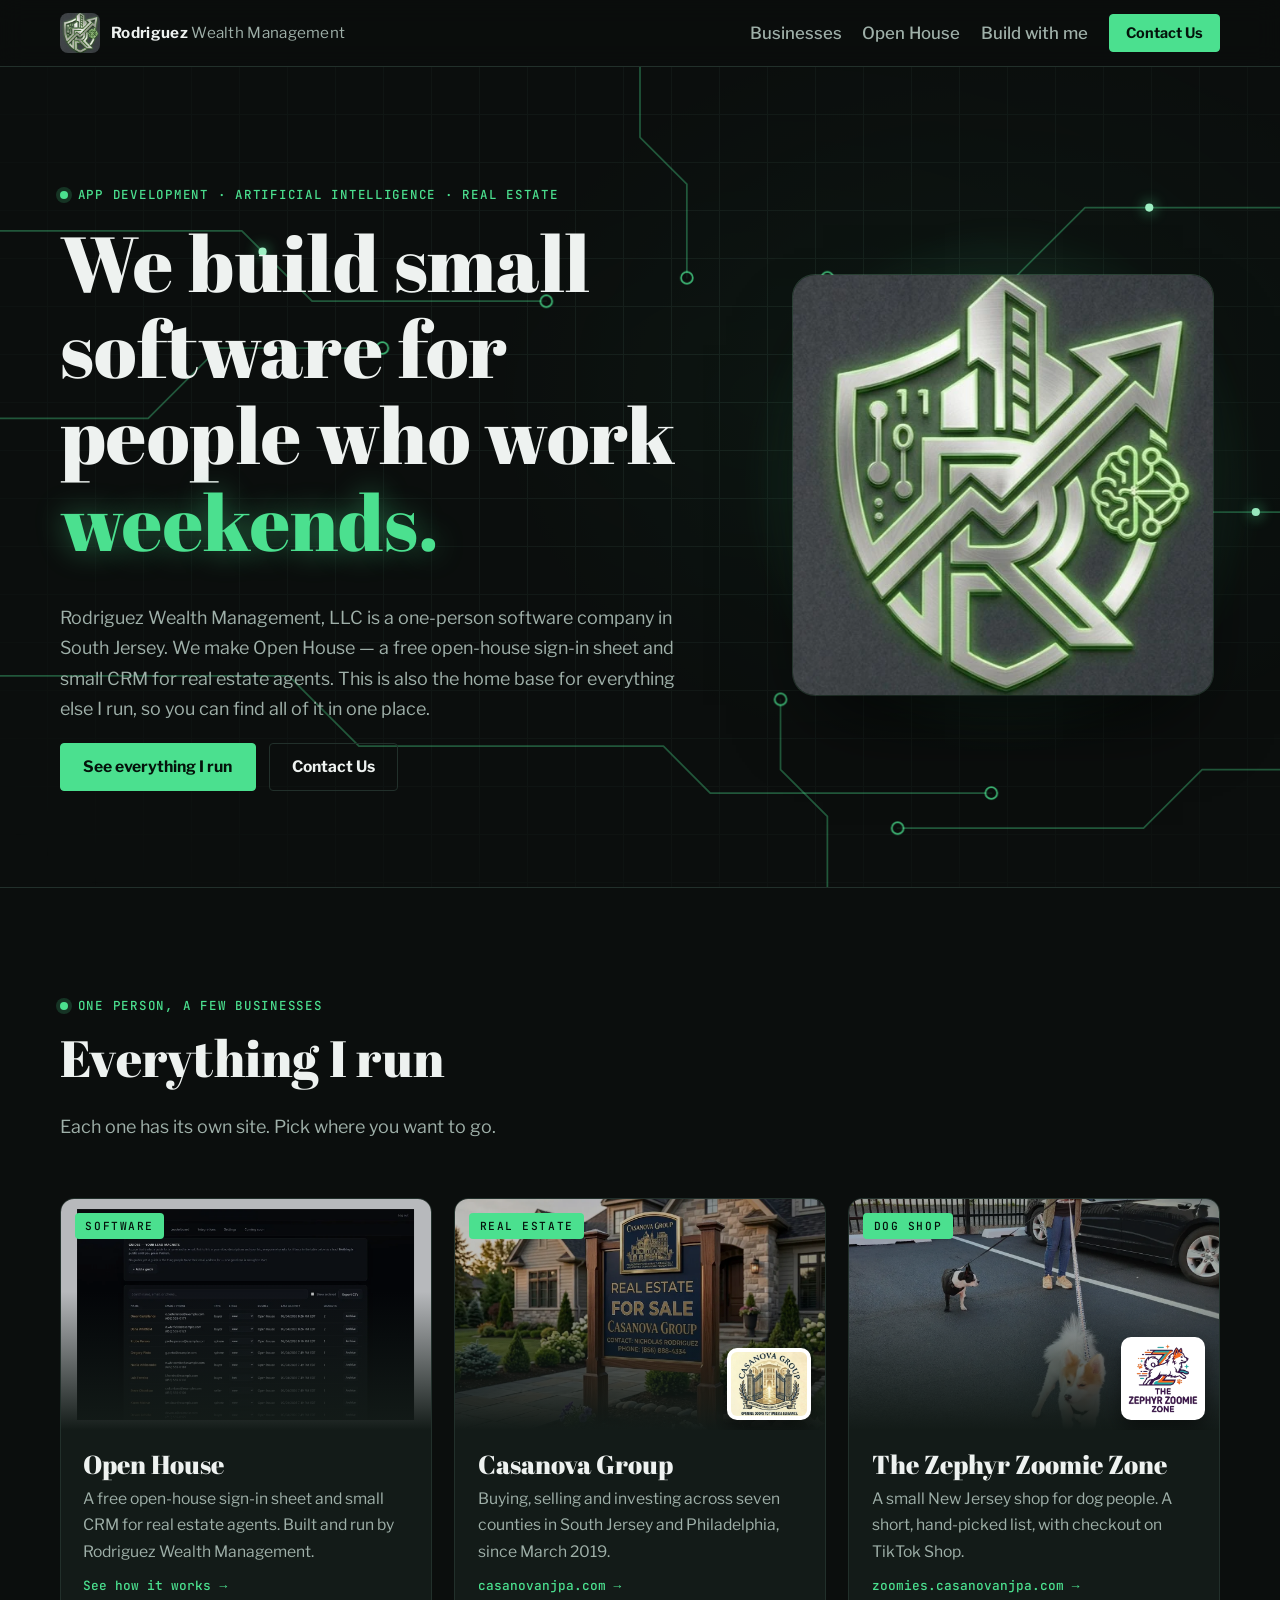
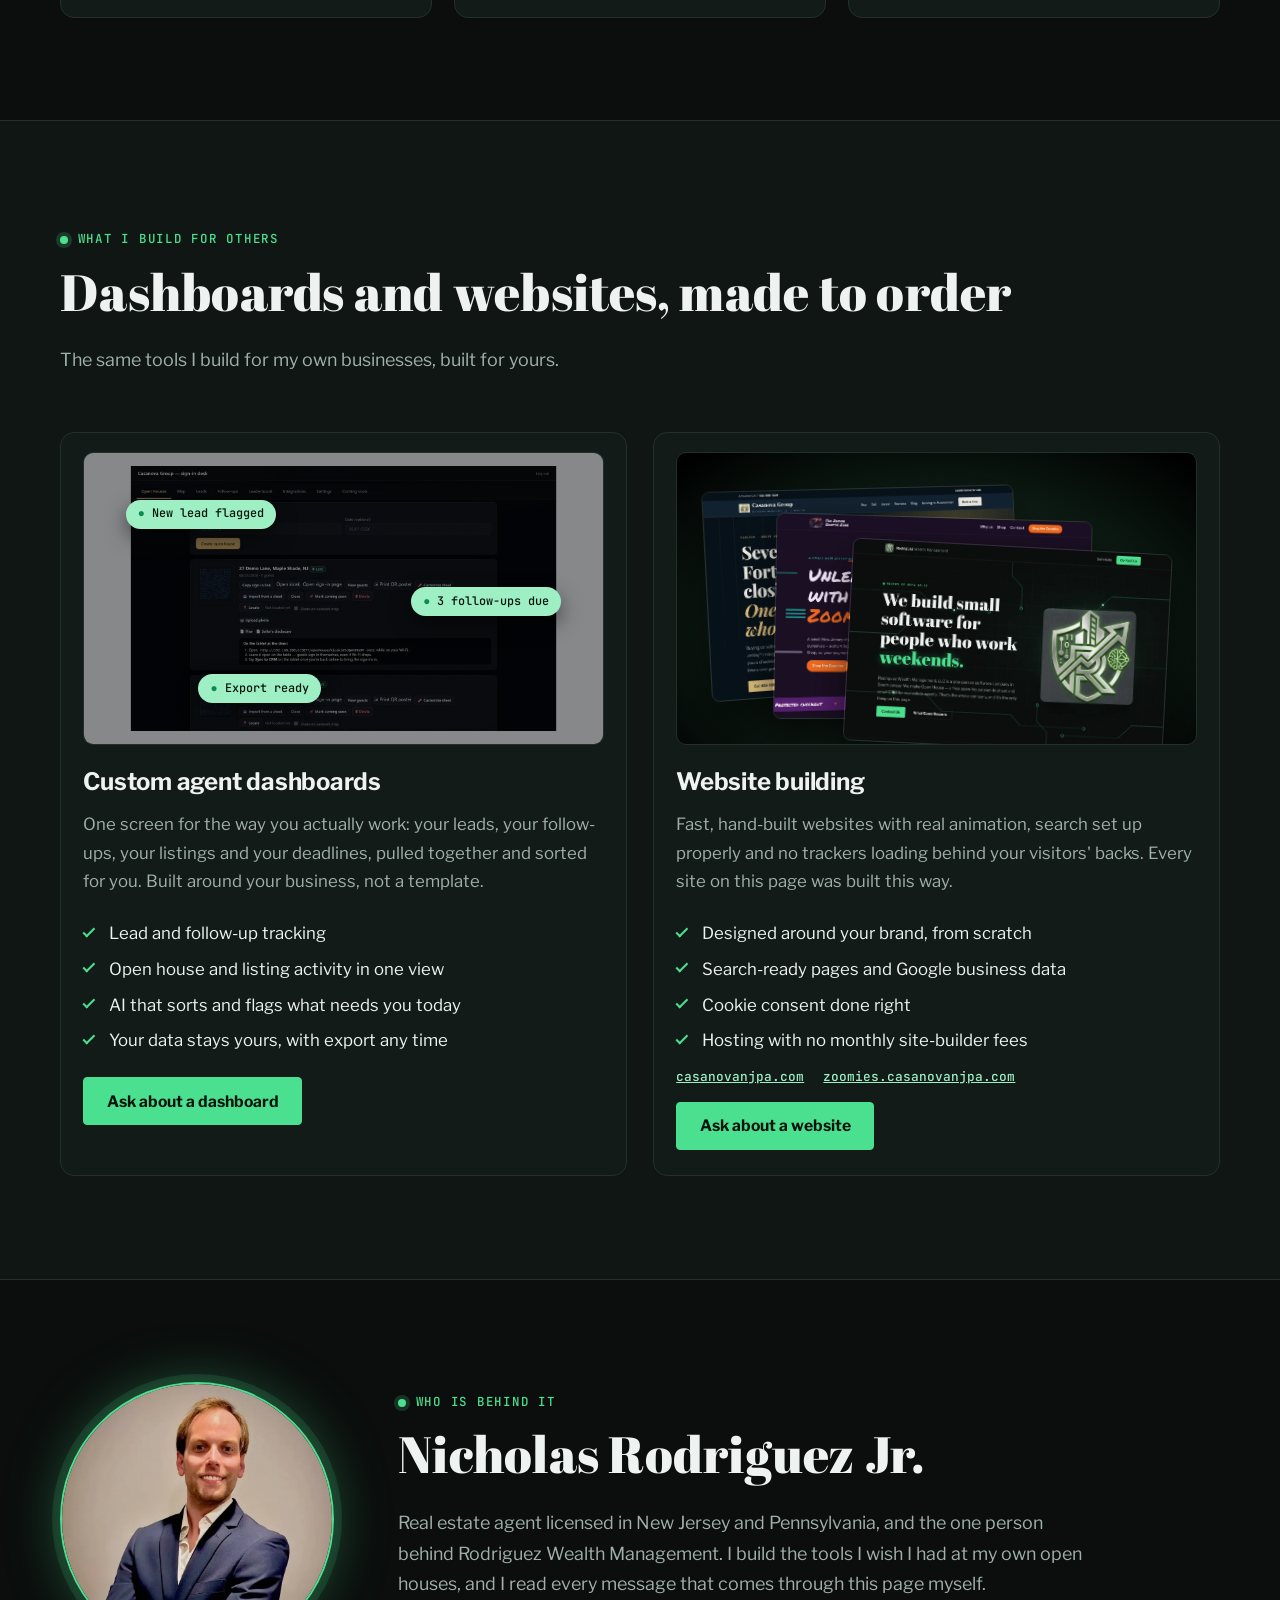
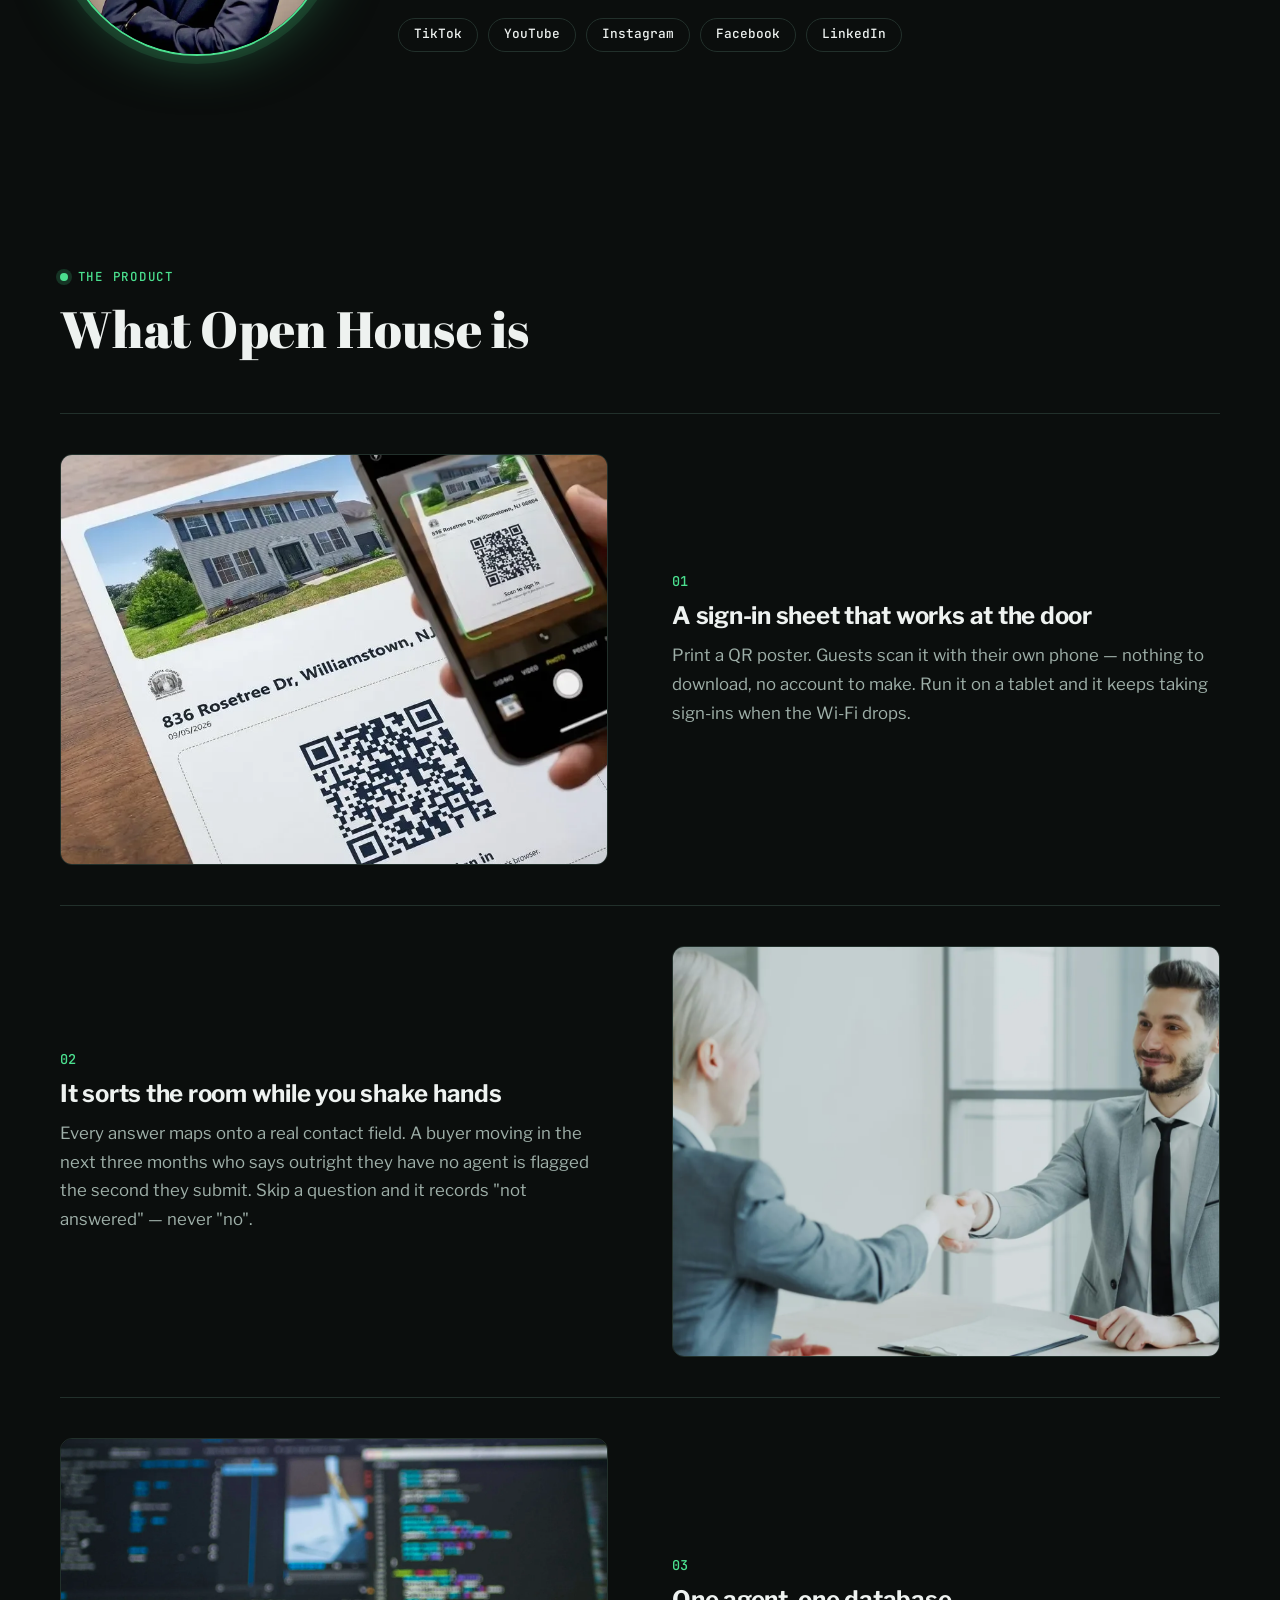
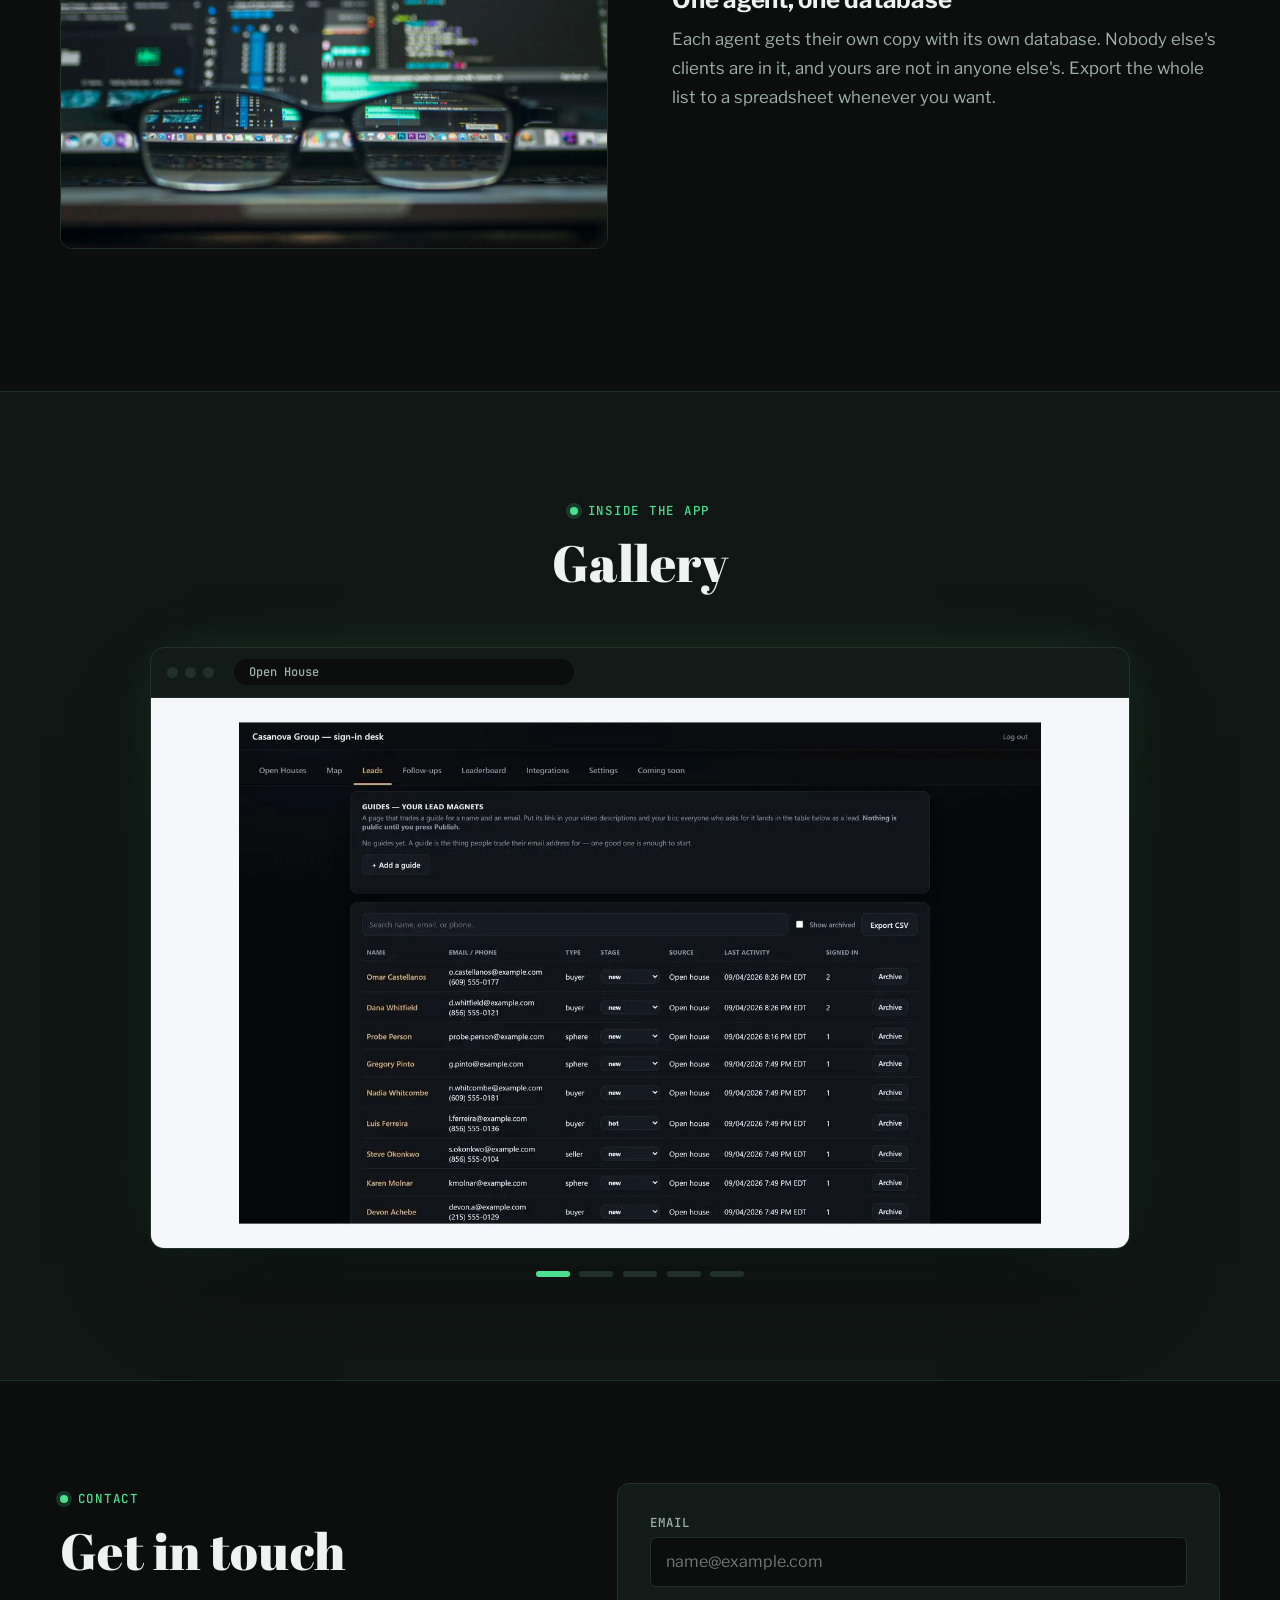
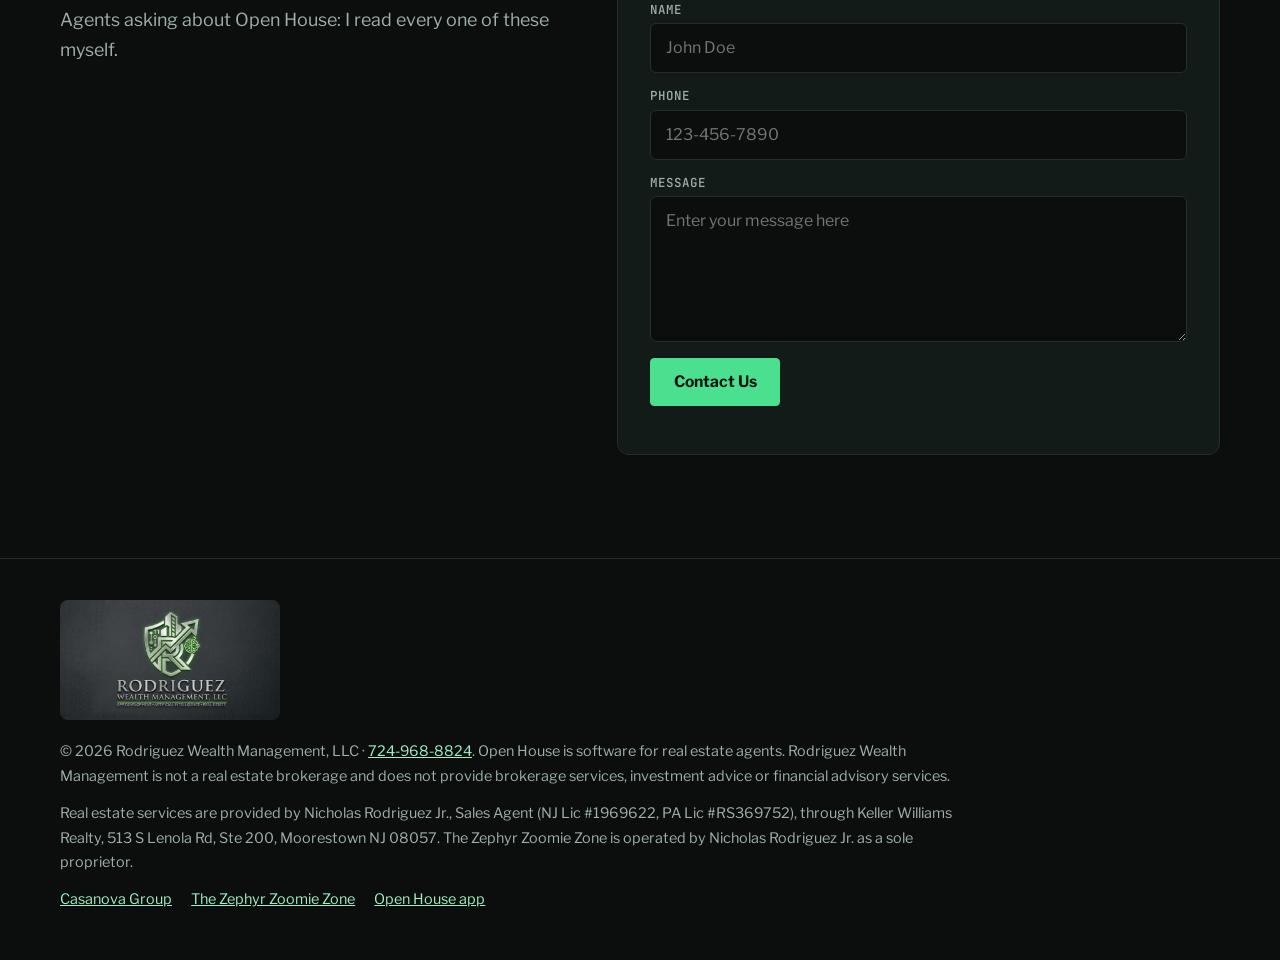
==== docs/index.html @ d171f55b "Add the rebuilt site and its build tools Pages, styles, scripts, images and self-hosted fonts, plus " ====
<!doctype html>
<html lang="en">
<head>
<meta charset="utf-8">
<meta name="viewport" content="width=device-width, initial-scale=1">
<title>Rodriguez Wealth Management — Makers of Open House, and Home Base for Nick Rodriguez's Businesses</title>
<meta name="description" content="Rodriguez Wealth Management, LLC is a one-person software company in South Jersey that makes Open House, a free open-house sign-in sheet and small CRM for real estate agents. It is also the home base for everything Nicholas Rodriguez Jr. runs: Casanova Group real estate and The Zephyr Zoomie Zone.">
<meta name="keywords" content="open house sign in, open house app, real estate agent software, sign in sheet, real estate CRM, QR sign in, New Jersey">
<meta name="robots" content="index, follow, max-image-preview:large">
<link rel="canonical" href="https://rwm.casanovanjpa.com/">
<meta property="og:type" content="website">
<meta property="og:site_name" content="Rodriguez Wealth Management">
<meta property="og:title" content="Rodriguez Wealth Management — Makers of Open House, and Home Base for Nick Rodriguez's Businesses">
<meta property="og:description" content="Rodriguez Wealth Management, LLC is a one-person software company in South Jersey that makes Open House, a free open-house sign-in sheet and small CRM for real estate agents. It is also the home base for everything Nicholas Rodriguez Jr. runs: Casanova Group real estate and The Zephyr Zoomie Zone.">
<meta property="og:url" content="https://rwm.casanovanjpa.com/">
<meta property="og:image" content="https://rwm.casanovanjpa.com/assets/img/og-share.jpg">
<meta property="og:image:width" content="1200">
<meta property="og:image:height" content="630">
<meta name="twitter:card" content="summary_large_image">
<meta name="theme-color" content="#0b0e0d">
<link rel="icon" type="image/png" href="favicon.png">
<link rel="apple-touch-icon" href="apple-touch-icon.png">
<link rel="stylesheet" href="assets/css/fonts.css">
<link rel="stylesheet" href="assets/css/site.css">
<script type="application/ld+json">[{"@context":"https://schema.org","@type":"Organization","name":"Rodriguez Wealth Management, LLC","url":"https://rwm.casanovanjpa.com/","logo":"https://rwm.casanovanjpa.com/assets/img/logo-shield.webp","telephone":"+1-724-968-8824","description":"A one-person software company in South Jersey that makes Open House, a free open-house sign-in sheet and small CRM for real estate agents.","founder":{"@type":"Person","name":"Nicholas Rodriguez Jr.","sameAs":["https://casanovanjpa.com/","https://www.tiktok.com/@realestatetours","https://www.youtube.com/@CASANOVA_TOURS","https://www.instagram.com/_realestatetours/","https://www.linkedin.com/in/rodriguezrealestate3/"]},"brand":[{"@type":"Brand","name":"Open House"},{"@type":"Brand","name":"Casanova Group","url":"https://casanovanjpa.com/"},{"@type":"Brand","name":"The Zephyr Zoomie Zone","url":"https://zoomies.casanovanjpa.com/"}],"address":{"@type":"PostalAddress","addressRegion":"NJ","addressCountry":"US"}},{"@context":"https://schema.org","@type":"SoftwareApplication","name":"Open House","applicationCategory":"BusinessApplication","operatingSystem":"Web","description":"A free open-house sign-in sheet and small CRM for real estate agents. Guests sign in by scanning a QR poster with their own phone.","offers":{"@type":"Offer","price":"0","priceCurrency":"USD"},"publisher":{"@type":"Organization","name":"Rodriguez Wealth Management, LLC"}}]</script>
</head>
<body>
<a class="skip" href="#main">Skip to content</a>
<header class="top">
  <div class="wrap top-row">
    <a class="brand" href="./" aria-label="Rodriguez Wealth Management, home"><img src="assets/img/logo-shield.webp" width="511" height="511" alt=""><span><b>Rodriguez</b> Wealth Management</span></a>
    <nav class="nav" aria-label="Main">
      <a href="./#ventures">Businesses</a>
      <a href="./#services">Open House</a>
      <a href="./#build">Build with me</a>
      <a class="btn btn-sm" href="./#contact">Contact Us</a>
    </nav>
  </div>
</header>
<main id="main">

<section class="hero">
  <svg class="circuit" viewBox="0 0 1200 700" preserveAspectRatio="xMidYMid slice" aria-hidden="true">
    <g fill="none" stroke-linecap="round" stroke-linejoin="round">
      <path pathLength="1" d="M-20 140 H260 L320 200 H520"/><path pathLength="1" d="M-20 300 H180 L240 240 H380"/>
      <path pathLength="1" d="M-20 520 H300 L360 580 H620 L660 620 H900"/><path pathLength="1" d="M1220 120 H980 L920 180 H760"/>
      <path pathLength="1" d="M1220 380 H1040 L1000 340 H860"/><path pathLength="1" d="M1220 600 H1080 L1030 650 H820"/>
      <path pathLength="1" d="M600 -20 V60 L640 100 V180"/><path pathLength="1" d="M760 720 V640 L720 600 V540"/>
    </g>
    <g class="nodes"><circle cx="520" cy="200" r="5"/><circle cx="380" cy="240" r="5"/><circle cx="900" cy="620" r="5"/><circle cx="760" cy="180" r="5"/><circle cx="860" cy="340" r="5"/><circle cx="820" cy="650" r="5"/><circle cx="640" cy="180" r="5"/><circle cx="720" cy="540" r="5"/></g>
    <g class="pulses"><circle r="3.5"><animateMotion dur="5s" repeatCount="indefinite" path="M-20 140 H260 L320 200 H520"/></circle><circle r="3.5"><animateMotion dur="6s" begin="1.2s" repeatCount="indefinite" path="M1220 380 H1040 L1000 340 H860"/></circle><circle r="3.5"><animateMotion dur="7s" begin="2.4s" repeatCount="indefinite" path="M-20 520 H300 L360 580 H620 L660 620 H900"/></circle><circle r="3.5"><animateMotion dur="5.5s" begin=".6s" repeatCount="indefinite" path="M1220 120 H980 L920 180 H760"/></circle></g>
  </svg>
  <div class="wrap hero-grid">
    <div class="hero-copy">
      <span class="kicker"><i></i>App development · Artificial intelligence · Real estate</span>
      <h1>We build small software for people who work <em>weekends.</em></h1>
      <p class="lede">Rodriguez Wealth Management, LLC is a one-person software company in South Jersey. We make Open House — a free open-house sign-in sheet and small CRM for real estate agents. This is also the home base for everything else I run, so you can find all of it in one place.</p>
      <div class="btns"><a class="btn" href="#ventures">See everything I run</a><a class="btn btn-ghost" href="#contact">Contact Us</a></div>
    </div>
    <div class="shield" aria-hidden="true">
      <div class="shield-glow"></div>
      <img src="assets/img/logo-shield.webp" width="511" height="511" alt="">
      <div class="scan"></div>
    </div>
  </div>
</section>

<section class="band ventures" id="ventures">
  <div class="wrap">
    <div class="head"><span class="kicker"><i></i>One person, a few businesses</span><h2>Everything I run</h2><p class="lede">Each one has its own site. Pick where you want to go.</p></div>
    <div class="vgrid">
      <a class="venture v-open" href="#services">
        <span class="v-tag">Software</span>
        <span class="v-art"><img src="assets/img/shot-1.webp" width="1600" height="900" alt="" loading="lazy"></span>
        <span class="v-body"><b>Open House</b><span>A free open-house sign-in sheet and small CRM for real estate agents. Built and run by Rodriguez Wealth Management.</span><em>See how it works</em></span>
      </a>
      <a class="venture v-casa" href="https://casanovanjpa.com/">
        <span class="v-tag">Real estate</span>
        <span class="v-art"><img src="assets/img/casanova-sign.webp" width="1260" height="832" alt="" loading="lazy"><img class="v-logo" src="assets/img/casanova-logo.webp" width="512" height="432" alt="" loading="lazy"></span>
        <span class="v-body"><b>Casanova Group</b><span>Buying, selling and investing across seven counties in South Jersey and Philadelphia, since March 2019.</span><em>casanovanjpa.com</em></span>
      </a>
      <a class="venture v-zoom" href="https://zoomies.casanovanjpa.com/">
        <span class="v-tag">Dog shop</span>
        <span class="v-art"><img src="assets/img/zoomies-walk.webp" width="1200" height="1600" alt="" loading="lazy"><img class="v-logo" src="assets/img/zoomies-logo.webp" width="487" height="483" alt="" loading="lazy"></span>
        <span class="v-body"><b>The Zephyr Zoomie Zone</b><span>A small New Jersey shop for dog people. A short, hand-picked list, with checkout on TikTok Shop.</span><em>zoomies.casanovanjpa.com</em></span>
      </a>
    </div>
  </div>
</section>

<section class="band build" id="build">
  <div class="wrap">
    <div class="head"><span class="kicker"><i></i>What I build for others</span><h2>Dashboards and websites, made to order</h2><p class="lede">The same tools I build for my own businesses, built for yours.</p></div>
    <div class="bgrid">
      <article class="bcard">
        <div class="b-art dash" aria-hidden="true">
          <img src="assets/img/shot-4.webp" width="1600" height="900" alt="" loading="lazy">
          <span class="chip c1">New lead flagged</span><span class="chip c2">3 follow-ups due</span><span class="chip c3">Export ready</span>
        </div>
        <h3>Custom agent dashboards</h3>
        <p>One screen for the way you actually work: your leads, your follow-ups, your listings and your deadlines, pulled together and sorted for you. Built around your business, not a template.</p>
        <ul class="ticks"><li>Lead and follow-up tracking</li><li>Open house and listing activity in one view</li><li>AI that sorts and flags what needs you today</li><li>Your data stays yours, with export any time</li></ul>
        <a class="btn" href="#contact">Ask about a dashboard</a>
      </article>
      <article class="bcard">
        <div class="b-art sites" aria-hidden="true">
          <img class="s1" src="assets/img/port-casanova.webp" width="1200" height="750" alt="" loading="lazy">
          <img class="s2" src="assets/img/port-zoomies.webp" width="1200" height="750" alt="" loading="lazy">
          <img class="s3" src="assets/img/port-rwm.webp" width="1200" height="750" alt="" loading="lazy">
        </div>
        <h3>Website building</h3>
        <p>Fast, hand-built websites with real animation, search set up properly and no trackers loading behind your visitors' backs. Every site on this page was built this way.</p>
        <ul class="ticks"><li>Designed around your brand, from scratch</li><li>Search-ready pages and Google business data</li><li>Cookie consent done right</li><li>Hosting with no monthly site-builder fees</li></ul>
        <div class="portfolio"><a href="https://casanovanjpa.com/">casanovanjpa.com</a><a href="https://zoomies.casanovanjpa.com/">zoomies.casanovanjpa.com</a></div>
        <a class="btn" href="#contact">Ask about a website</a>
      </article>
    </div>
  </div>
</section>

<section class="band founder">
  <div class="wrap founder-grid">
    <img class="founder-img" src="assets/img/nick.webp" width="800" height="800" alt="Portrait of Nicholas Rodriguez Jr." loading="lazy">
    <div>
      <span class="kicker"><i></i>Who is behind it</span>
      <h2>Nicholas Rodriguez Jr.</h2>
      <p class="lede">Real estate agent licensed in New Jersey and Pennsylvania, and the one person behind Rodriguez Wealth Management. I build the tools I wish I had at my own open houses, and I read every message that comes through this page myself.</p>
      <div class="socials" aria-label="Follow along">
        <a href="https://www.tiktok.com/@realestatetours" target="_blank" rel="noopener">TikTok</a>
        <a href="https://www.youtube.com/@CASANOVA_TOURS" target="_blank" rel="noopener">YouTube</a>
        <a href="https://www.instagram.com/_realestatetours/" target="_blank" rel="noopener">Instagram</a>
        <a href="https://www.facebook.com/CasanovaRealEstateLLC/" target="_blank" rel="noopener">Facebook</a>
        <a href="https://www.linkedin.com/in/rodriguezrealestate3/" target="_blank" rel="noopener">LinkedIn</a>
      </div>
    </div>
  </div>
</section>

<section class="band" id="services">
  <div class="wrap">
    <div class="head"><span class="kicker"><i></i>The product</span><h2>What Open House is</h2></div>
    <article class="feat">
      <div class="feat-img"><img src="assets/img/qr-poster.webp" width="864" height="1244" alt="A printed open house QR sign-in poster being scanned with a phone" loading="lazy"></div>
      <div class="feat-copy"><span class="feat-no">01</span><h3>A sign-in sheet that works at the door</h3><p>Print a QR poster. Guests scan it with their own phone — nothing to download, no account to make. Run it on a tablet and it keeps taking sign-ins when the Wi-Fi drops.</p></div>
    </article>
    <article class="feat">
      <div class="feat-img"><img src="assets/img/handshake.webp" width="1600" height="900" alt="Two professionals shaking hands across a table" loading="lazy"></div>
      <div class="feat-copy"><span class="feat-no">02</span><h3>It sorts the room while you shake hands</h3><p>Every answer maps onto a real contact field. A buyer moving in the next three months who says outright they have no agent is flagged the second they submit. Skip a question and it records "not answered" — never "no".</p></div>
    </article>
    <article class="feat">
      <div class="feat-img"><img src="assets/img/glasses.webp" width="1600" height="1199" alt="Closeup photo of eyeglasses in front of a screen" loading="lazy"></div>
      <div class="feat-copy"><span class="feat-no">03</span><h3>One agent, one database</h3><p>Each agent gets their own copy with its own database. Nobody else's clients are in it, and yours are not in anyone else's. Export the whole list to a spreadsheet whenever you want.</p></div>
    </article>
  </div>
</section>

<section class="band gallery" id="gallery" aria-labelledby="gallery-title">
  <div class="wrap">
    <div class="head center"><span class="kicker"><i></i>Inside the app</span><h2 id="gallery-title">Gallery</h2></div>
    <div class="browser">
      <div class="browser-bar" aria-hidden="true"><span></span><span></span><span></span><b class="browser-url">Open House</b></div>
      <div class="slides" id="slides">
        <img class="is-on" src="assets/img/shot-1.webp" width="1600" height="900" alt="Open House leads list in the agent dashboard">
        <img src="assets/img/shot-2.webp" width="1600" height="900" alt="Open House guest sign-in form" loading="lazy">
        <img src="assets/img/shot-3.webp" width="1600" height="900" alt="A printable QR sign-in poster for an open house" loading="lazy">
        <img src="assets/img/shot-4.webp" width="1600" height="900" alt="Open House list of open houses with sign-in links" loading="lazy">
        <img src="assets/img/shot-5.webp" width="1600" height="900" alt="Open House sign-in form on a phone" loading="lazy">
      </div>
    </div>
    <div class="dots" role="group" aria-label="Choose a screenshot">
      <button type="button" class="is-on" aria-label="Screenshot 1 of 5" aria-pressed="true"></button><button type="button" aria-label="Screenshot 2 of 5"></button><button type="button" aria-label="Screenshot 3 of 5"></button><button type="button" aria-label="Screenshot 4 of 5"></button><button type="button" aria-label="Screenshot 5 of 5"></button>
    </div>
  </div>
</section>

<section class="band" id="contact">
  <div class="wrap contact">
    <div>
      <span class="kicker"><i></i>Contact</span>
      <h2>Get in touch</h2>
      <p class="lede">Agents asking about Open House: I read every one of these myself.</p>
    </div>
    <form class="form" id="contact-form" novalidate>
      <label>Email<input type="email" name="email" placeholder="name@example.com" required autocomplete="email"></label>
      <label>Name<input type="text" name="name" placeholder="John Doe" required autocomplete="name"></label>
      <label>Phone<input type="tel" name="phone" placeholder="123-456-7890" autocomplete="tel"></label>
      <label>Message<textarea name="message" rows="5" placeholder="Enter your message here" required></textarea></label>
      <input class="hp" type="text" name="company" tabindex="-1" autocomplete="off" aria-hidden="true">
      <button class="btn" type="submit">Contact Us</button>
      <p class="form-status" id="form-status" role="status"></p>
    </form>
  </div>
</section>

</main>
<footer class="foot">
  <div class="wrap">
    <img src="assets/img/logo-wide.webp" width="1408" height="768" alt="Rodriguez Wealth Management, LLC" loading="lazy">
    <p>© 2026 Rodriguez Wealth Management, LLC · <a href="tel:+17249688824">724-968-8824</a>. Open House is software for real estate agents. Rodriguez Wealth Management is not a real estate brokerage and does not provide brokerage services, investment advice or financial advisory services.</p>
    <p>Real estate services are provided by Nicholas Rodriguez Jr., Sales Agent (NJ Lic #1969622, PA Lic #RS369752), through Keller Williams Realty, 513 S Lenola Rd, Ste 200, Moorestown NJ 08057. The Zephyr Zoomie Zone is operated by Nicholas Rodriguez Jr. as a sole proprietor.</p>
    <p class="foot-links"><a href="https://casanovanjpa.com/">Casanova Group</a><a href="https://zoomies.casanovanjpa.com/">The Zephyr Zoomie Zone</a><a href="https://app.casanovanjpa.com/">Open House app</a></p>
  </div>
</footer>
<script src="assets/js/site.js" defer></script>
</body>
</html>
---- docs/assets/css/fonts.css ----
/* Self-hosted fonts (Fontsource, SIL Open Font License). Nothing loads from Google. */
/* abril-fatface-latin-ext-400-normal */
@font-face {
  font-family: 'Abril Fatface';
  font-style: normal;
  font-display: swap;
  font-weight: 400;
  src: url(../fonts/abril-fatface-latin-ext-400-normal.woff2) format('woff2');
  unicode-range: U+0100-02BA,U+02BD-02C5,U+02C7-02CC,U+02CE-02D7,U+02DD-02FF,U+0304,U+0308,U+0329,U+1D00-1DBF,U+1E00-1E9F,U+1EF2-1EFF,U+2020,U+20A0-20AB,U+20AD-20C0,U+2113,U+2C60-2C7F,U+A720-A7FF;
}
/* abril-fatface-latin-400-normal */
@font-face {
  font-family: 'Abril Fatface';
  font-style: normal;
  font-display: swap;
  font-weight: 400;
  src: url(../fonts/abril-fatface-latin-400-normal.woff2) format('woff2');
  unicode-range: U+0000-00FF,U+0131,U+0152-0153,U+02BB-02BC,U+02C6,U+02DA,U+02DC,U+0304,U+0308,U+0329,U+2000-206F,U+20AC,U+2122,U+2191,U+2193,U+2212,U+2215,U+FEFF,U+FFFD;
}
/* libre-franklin-latin-ext-400-normal */
@font-face {
  font-family: 'Libre Franklin';
  font-style: normal;
  font-display: swap;
  font-weight: 400;
  src: url(../fonts/libre-franklin-latin-ext-400-normal.woff2) format('woff2');
  unicode-range: U+0100-02BA,U+02BD-02C5,U+02C7-02CC,U+02CE-02D7,U+02DD-02FF,U+0304,U+0308,U+0329,U+1D00-1DBF,U+1E00-1E9F,U+1EF2-1EFF,U+2020,U+20A0-20AB,U+20AD-20C0,U+2113,U+2C60-2C7F,U+A720-A7FF;
}
/* libre-franklin-latin-400-normal */
@font-face {
  font-family: 'Libre Franklin';
  font-style: normal;
  font-display: swap;
  font-weight: 400;
  src: url(../fonts/libre-franklin-latin-400-normal.woff2) format('woff2');
  unicode-range: U+0000-00FF,U+0131,U+0152-0153,U+02BB-02BC,U+02C6,U+02DA,U+02DC,U+0304,U+0308,U+0329,U+2000-206F,U+20AC,U+2122,U+2191,U+2193,U+2212,U+2215,U+FEFF,U+FFFD;
}
/* libre-franklin-latin-ext-400-italic */
@font-face {
  font-family: 'Libre Franklin';
  font-style: italic;
  font-display: swap;
  font-weight: 400;
  src: url(../fonts/libre-franklin-latin-ext-400-italic.woff2) format('woff2');
  unicode-range: U+0100-02BA,U+02BD-02C5,U+02C7-02CC,U+02CE-02D7,U+02DD-02FF,U+0304,U+0308,U+0329,U+1D00-1DBF,U+1E00-1E9F,U+1EF2-1EFF,U+2020,U+20A0-20AB,U+20AD-20C0,U+2113,U+2C60-2C7F,U+A720-A7FF;
}
/* libre-franklin-latin-400-italic */
@font-face {
  font-family: 'Libre Franklin';
  font-style: italic;
  font-display: swap;
  font-weight: 400;
  src: url(../fonts/libre-franklin-latin-400-italic.woff2) format('woff2');
  unicode-range: U+0000-00FF,U+0131,U+0152-0153,U+02BB-02BC,U+02C6,U+02DA,U+02DC,U+0304,U+0308,U+0329,U+2000-206F,U+20AC,U+2122,U+2191,U+2193,U+2212,U+2215,U+FEFF,U+FFFD;
}
/* libre-franklin-latin-ext-500-normal */
@font-face {
  font-family: 'Libre Franklin';
  font-style: normal;
  font-display: swap;
  font-weight: 500;
  src: url(../fonts/libre-franklin-latin-ext-500-normal.woff2) format('woff2');
  unicode-range: U+0100-02BA,U+02BD-02C5,U+02C7-02CC,U+02CE-02D7,U+02DD-02FF,U+0304,U+0308,U+0329,U+1D00-1DBF,U+1E00-1E9F,U+1EF2-1EFF,U+2020,U+20A0-20AB,U+20AD-20C0,U+2113,U+2C60-2C7F,U+A720-A7FF;
}
/* libre-franklin-latin-500-normal */
@font-face {
  font-family: 'Libre Franklin';
  font-style: normal;
  font-display: swap;
  font-weight: 500;
  src: url(../fonts/libre-franklin-latin-500-normal.woff2) format('woff2');
  unicode-range: U+0000-00FF,U+0131,U+0152-0153,U+02BB-02BC,U+02C6,U+02DA,U+02DC,U+0304,U+0308,U+0329,U+2000-206F,U+20AC,U+2122,U+2191,U+2193,U+2212,U+2215,U+FEFF,U+FFFD;
}
/* libre-franklin-latin-ext-500-italic */
@font-face {
  font-family: 'Libre Franklin';
  font-style: italic;
  font-display: swap;
  font-weight: 500;
  src: url(../fonts/libre-franklin-latin-ext-500-italic.woff2) format('woff2');
  unicode-range: U+0100-02BA,U+02BD-02C5,U+02C7-02CC,U+02CE-02D7,U+02DD-02FF,U+0304,U+0308,U+0329,U+1D00-1DBF,U+1E00-1E9F,U+1EF2-1EFF,U+2020,U+20A0-20AB,U+20AD-20C0,U+2113,U+2C60-2C7F,U+A720-A7FF;
}
/* libre-franklin-latin-500-italic */
@font-face {
  font-family: 'Libre Franklin';
  font-style: italic;
  font-display: swap;
  font-weight: 500;
  src: url(../fonts/libre-franklin-latin-500-italic.woff2) format('woff2');
  unicode-range: U+0000-00FF,U+0131,U+0152-0153,U+02BB-02BC,U+02C6,U+02DA,U+02DC,U+0304,U+0308,U+0329,U+2000-206F,U+20AC,U+2122,U+2191,U+2193,U+2212,U+2215,U+FEFF,U+FFFD;
}
/* libre-franklin-latin-ext-700-normal */
@font-face {
  font-family: 'Libre Franklin';
  font-style: normal;
  font-display: swap;
  font-weight: 700;
  src: url(../fonts/libre-franklin-latin-ext-700-normal.woff2) format('woff2');
  unicode-range: U+0100-02BA,U+02BD-02C5,U+02C7-02CC,U+02CE-02D7,U+02DD-02FF,U+0304,U+0308,U+0329,U+1D00-1DBF,U+1E00-1E9F,U+1EF2-1EFF,U+2020,U+20A0-20AB,U+20AD-20C0,U+2113,U+2C60-2C7F,U+A720-A7FF;
}
/* libre-franklin-latin-700-normal */
@font-face {
  font-family: 'Libre Franklin';
  font-style: normal;
  font-display: swap;
  font-weight: 700;
  src: url(../fonts/libre-franklin-latin-700-normal.woff2) format('woff2');
  unicode-range: U+0000-00FF,U+0131,U+0152-0153,U+02BB-02BC,U+02C6,U+02DA,U+02DC,U+0304,U+0308,U+0329,U+2000-206F,U+20AC,U+2122,U+2191,U+2193,U+2212,U+2215,U+FEFF,U+FFFD;
}
/* libre-franklin-latin-ext-700-italic */
@font-face {
  font-family: 'Libre Franklin';
  font-style: italic;
  font-display: swap;
  font-weight: 700;
  src: url(../fonts/libre-franklin-latin-ext-700-italic.woff2) format('woff2');
  unicode-range: U+0100-02BA,U+02BD-02C5,U+02C7-02CC,U+02CE-02D7,U+02DD-02FF,U+0304,U+0308,U+0329,U+1D00-1DBF,U+1E00-1E9F,U+1EF2-1EFF,U+2020,U+20A0-20AB,U+20AD-20C0,U+2113,U+2C60-2C7F,U+A720-A7FF;
}
/* libre-franklin-latin-700-italic */
@font-face {
  font-family: 'Libre Franklin';
  font-style: italic;
  font-display: swap;
  font-weight: 700;
  src: url(../fonts/libre-franklin-latin-700-italic.woff2) format('woff2');
  unicode-range: U+0000-00FF,U+0131,U+0152-0153,U+02BB-02BC,U+02C6,U+02DA,U+02DC,U+0304,U+0308,U+0329,U+2000-206F,U+20AC,U+2122,U+2191,U+2193,U+2212,U+2215,U+FEFF,U+FFFD;
}
/* jetbrains-mono-latin-ext-400-normal */
@font-face {
  font-family: 'JetBrains Mono';
  font-style: normal;
  font-display: swap;
  font-weight: 400;
  src: url(../fonts/jetbrains-mono-latin-ext-400-normal.woff2) format('woff2');
  unicode-range: U+0100-02BA,U+02BD-02C5,U+02C7-02CC,U+02CE-02D7,U+02DD-02FF,U+0304,U+0308,U+0329,U+1D00-1DBF,U+1E00-1E9F,U+1EF2-1EFF,U+2020,U+20A0-20AB,U+20AD-20C0,U+2113,U+2C60-2C7F,U+A720-A7FF;
}
/* jetbrains-mono-latin-400-normal */
@font-face {
  font-family: 'JetBrains Mono';
  font-style: normal;
  font-display: swap;
  font-weight: 400;
  src: url(../fonts/jetbrains-mono-latin-400-normal.woff2) format('woff2');
  unicode-range: U+0000-00FF,U+0131,U+0152-0153,U+02BB-02BC,U+02C6,U+02DA,U+02DC,U+0304,U+0308,U+0329,U+2000-206F,U+20AC,U+2122,U+2191,U+2193,U+2212,U+2215,U+FEFF,U+FFFD;
}
/* jetbrains-mono-latin-ext-500-normal */
@font-face {
  font-family: 'JetBrains Mono';
  font-style: normal;
  font-display: swap;
  font-weight: 500;
  src: url(../fonts/jetbrains-mono-latin-ext-500-normal.woff2) format('woff2');
  unicode-range: U+0100-02BA,U+02BD-02C5,U+02C7-02CC,U+02CE-02D7,U+02DD-02FF,U+0304,U+0308,U+0329,U+1D00-1DBF,U+1E00-1E9F,U+1EF2-1EFF,U+2020,U+20A0-20AB,U+20AD-20C0,U+2113,U+2C60-2C7F,U+A720-A7FF;
}
/* jetbrains-mono-latin-500-normal */
@font-face {
  font-family: 'JetBrains Mono';
  font-style: normal;
  font-display: swap;
  font-weight: 500;
  src: url(../fonts/jetbrains-mono-latin-500-normal.woff2) format('woff2');
  unicode-range: U+0000-00FF,U+0131,U+0152-0153,U+02BB-02BC,U+02C6,U+02DA,U+02DC,U+0304,U+0308,U+0329,U+2000-206F,U+20AC,U+2122,U+2191,U+2193,U+2212,U+2215,U+FEFF,U+FFFD;
}
---- docs/assets/css/site.css ----
/* Rodriguez Wealth Management. Brushed silver and circuit green, from the logo. */
:root {
  --bg: #0b0e0d; --bg-2: #101614; --panel: #131b18; --line: #22302b; --ink: #eef2f0; --mute: #9fb0a9;
  --green: #4be08f; --green-soft: #9ef0c4; --silver: #cfd6d3;
  --display: "Abril Fatface", Georgia, serif; --body: "Libre Franklin", system-ui, -apple-system, "Segoe UI", Arial, sans-serif; --mono: "JetBrains Mono", ui-monospace, Menlo, monospace;
}
:root[data-theme="light"] { --bg: #f4f6f5; --bg-2: #eaeeec; --panel: #ffffff; --line: #d5ddd9; --ink: #0d1411; --mute: #4f5f58; --green: #0d8a4f; --green-soft: #0f6e42; --silver: #3c4743; }
*, *::before, *::after { box-sizing: border-box; }
html { scroll-behavior: smooth; -webkit-text-size-adjust: 100%; }
html, body { overflow-x: clip; }
body { margin: 0; background: var(--bg); color: var(--ink); font: 400 1.05rem/1.7 var(--body); }
img { max-width: 100%; height: auto; display: block; }
a { color: var(--green-soft); }
h1, h2, h3 { margin: 0 0 .5em; line-height: 1.1; color: var(--ink); }
h1, h2 { font-family: var(--display); font-weight: 400; letter-spacing: .005em; }
h1 { font-size: clamp(2.6rem, 6.4vw, 4.9rem); }
h2 { font-size: clamp(2rem, 4.4vw, 3.2rem); }
h3 { font-size: 1.5rem; font-weight: 700; letter-spacing: -.01em; }
p { margin: 0 0 1em; }
.wrap { width: min(1160px, 100% - 32px); margin-inline: auto; }
.center { text-align: center; }
.skip { position: absolute; left: -999px; top: 8px; background: var(--green); color: #04130b; padding: .5rem 1rem; z-index: 50; }
.skip:focus { left: 8px; }
:focus-visible { outline: 2px solid var(--green); outline-offset: 3px; }
.kicker { display: inline-flex; align-items: center; gap: .6rem; font: 500 .78rem/1 var(--mono); letter-spacing: .14em; text-transform: uppercase; color: var(--green); margin-bottom: 1.1rem; }
.kicker i { width: 8px; height: 8px; border-radius: 50%; background: var(--green); box-shadow: 0 0 0 4px rgb(75 224 143 / .18); animation: blink 2.4s ease-in-out infinite; }
@keyframes blink { 50% { box-shadow: 0 0 0 8px rgb(75 224 143 / 0); } }
.btn { display: inline-flex; align-items: center; justify-content: center; font: 700 .98rem/1 var(--body); color: #04130b; background: var(--green); border: 1px solid var(--green); border-radius: 4px; padding: .95rem 1.4rem; text-decoration: none; cursor: pointer; transition: box-shadow .25s ease, transform .2s ease; }
.btn:hover { box-shadow: 0 0 0 4px rgb(75 224 143 / .2), 0 0 30px rgb(75 224 143 / .35); transform: translateY(-1px); color: #04130b; }
.btn-ghost { background: transparent; color: var(--ink); border-color: var(--line); }
.btn-ghost:hover { color: var(--ink); border-color: var(--green); }
.btn-sm { padding: .65rem 1rem; font-size: .9rem; }
.btns { display: flex; flex-wrap: wrap; gap: .8rem; }

.top { position: sticky; top: 0; z-index: 20; background: color-mix(in srgb, var(--bg) 85%, transparent); backdrop-filter: blur(12px); border-bottom: 1px solid var(--line); }
.top-row { display: flex; align-items: center; justify-content: space-between; min-height: 66px; gap: 1rem; }
.brand { display: flex; align-items: center; gap: .7rem; text-decoration: none; color: var(--ink); }
.brand img { width: 40px; border-radius: 8px; }
.brand span { font-size: .95rem; letter-spacing: .02em; color: var(--mute); }
.brand b { color: var(--ink); font-weight: 700; }
.nav { display: flex; align-items: center; gap: 1.3rem; }
.nav a:not(.btn) { color: var(--mute); text-decoration: none; font-weight: 500; }
.nav a:not(.btn):hover { color: var(--green); }
@media (max-width: 560px) { .brand span { display: none; } }

.hero { position: relative; overflow: hidden; padding: clamp(3rem, 9vw, 7rem) 0 clamp(3.5rem, 8vw, 6rem); border-bottom: 1px solid var(--line); }
.hero::before { content: ""; position: absolute; inset: 0; background: radial-gradient(60% 70% at 78% 40%, rgb(75 224 143 / .12), transparent 70%), linear-gradient(transparent 0 calc(100% - 1px), var(--line) 0) 0 0 / 100% 48px, linear-gradient(90deg, transparent 0 calc(100% - 1px), var(--line) 0) 0 0 / 48px 100%; opacity: .55; -webkit-mask-image: radial-gradient(80% 80% at 60% 40%, #000, transparent); mask-image: radial-gradient(80% 80% at 60% 40%, #000, transparent); }
.circuit { position: absolute; inset: 0; width: 100%; height: 100%; }
.circuit path { stroke: var(--green); stroke-width: 1.5; opacity: .35; stroke-dasharray: 1; stroke-dashoffset: 1; animation: trace 2.6s cubic-bezier(.6, 0, .2, 1) forwards; }
.circuit path:nth-child(2n) { animation-delay: .4s; } .circuit path:nth-child(3n) { animation-delay: .8s; }
.circuit .nodes circle { fill: var(--bg); stroke: var(--green); stroke-width: 1.5; opacity: 0; animation: fade 1s ease 2.2s forwards; }
.circuit .pulses circle { fill: var(--green-soft); filter: drop-shadow(0 0 6px var(--green)); }
@keyframes trace { to { stroke-dashoffset: 0; } }
@keyframes fade { to { opacity: .8; } }
.hero-grid { position: relative; display: grid; grid-template-columns: minmax(0, 1.2fr) minmax(0, .8fr); gap: clamp(2rem, 6vw, 5rem); align-items: center; }
@media (max-width: 860px) { .hero-grid { grid-template-columns: 1fr; } .shield { max-width: 300px; } }
.hero h1 em { font-style: normal; color: var(--green); text-shadow: 0 0 30px rgb(75 224 143 / .45); }
.lede { color: var(--mute); font-size: 1.12rem; max-width: 58ch; }
.shield { position: relative; justify-self: center; width: 100%; max-width: 420px; aspect-ratio: 1; animation: float 7s ease-in-out infinite; }
.shield img { position: relative; border-radius: 22px; box-shadow: 0 40px 80px -30px rgb(0 0 0 / .8), 0 0 0 1px rgb(158 240 196 / .2); }
.shield-glow { position: absolute; inset: -12%; border-radius: 50%; background: radial-gradient(closest-side, rgb(75 224 143 / .35), transparent); filter: blur(10px); animation: glow 4s ease-in-out infinite; }
.scan { position: absolute; inset: 0; border-radius: 22px; overflow: hidden; pointer-events: none; }
.scan::after { content: ""; position: absolute; left: 0; right: 0; height: 30%; top: -30%; background: linear-gradient(180deg, transparent, rgb(158 240 196 / .22), transparent); animation: scan 4.5s ease-in-out infinite; }
@keyframes float { 50% { transform: translateY(-14px) rotate(-1deg); } }
@keyframes glow { 50% { opacity: .55; transform: scale(.94); } }
@keyframes scan { 0% { top: -30%; } 60%, 100% { top: 110%; } }

.band { padding: clamp(3.5rem, 8vw, 6.5rem) 0; }
.head { margin-bottom: clamp(2rem, 5vw, 3.5rem); }
.feat { display: grid; grid-template-columns: minmax(0, 1fr) minmax(0, 1fr); gap: clamp(1.5rem, 5vw, 4rem); align-items: center; padding: clamp(1.5rem, 4vw, 2.5rem) 0; border-top: 1px solid var(--line); }
.feat:nth-of-type(even) .feat-img { order: 2; }
@media (max-width: 820px) { .feat { grid-template-columns: 1fr; } .feat:nth-of-type(even) .feat-img { order: 0; } }
.feat-img { position: relative; border-radius: 12px; overflow: hidden; aspect-ratio: 4 / 3; background: var(--panel); border: 1px solid var(--line); }
.feat-img img { width: 100%; height: 100%; object-fit: cover; transition: transform .8s cubic-bezier(.2, .7, .2, 1); }
.feat:hover .feat-img img { transform: scale(1.05); }
.feat-no { display: block; font: 500 .85rem/1 var(--mono); color: var(--green); margin-bottom: .9rem; }
.feat-copy p { color: var(--mute); max-width: 52ch; }

.gallery { background: var(--bg-2); border-block: 1px solid var(--line); }
.browser { max-width: 980px; margin: 0 auto; border-radius: 14px; overflow: hidden; border: 1px solid var(--line); background: var(--panel); box-shadow: 0 50px 100px -40px rgb(0 0 0 / .7), 0 0 60px -20px rgb(75 224 143 / .25); }
.browser-bar { display: flex; align-items: center; gap: .45rem; padding: .7rem 1rem; border-bottom: 1px solid var(--line); }
.browser-bar span { width: 11px; height: 11px; border-radius: 50%; background: var(--line); }
.browser-url { margin-left: .8rem; flex: 1; max-width: 340px; font: 500 .75rem/1 var(--mono); color: var(--mute); background: var(--bg); border-radius: 999px; padding: .45rem .9rem; }
.slides { position: relative; aspect-ratio: 16 / 9; }
.slides img { position: absolute; inset: 0; width: 100%; height: 100%; object-fit: cover; opacity: 0; transform: scale(1.03); transition: opacity .8s ease, transform 1.2s ease; }
.slides img.is-on { opacity: 1; transform: none; }
.dots { display: flex; justify-content: center; gap: .6rem; margin-top: 1.4rem; }
.dots button { width: 34px; height: 6px; border-radius: 999px; border: 0; padding: 0; background: var(--line); cursor: pointer; position: relative; overflow: hidden; }
.dots button.is-on::after { content: ""; position: absolute; inset: 0; background: var(--green); transform-origin: left; animation: fill 5s linear forwards; }
.dots.paused button.is-on::after { animation: none; transform: none; }
@keyframes fill { from { transform: scaleX(0); } }

.contact { display: grid; grid-template-columns: minmax(0, .9fr) minmax(0, 1.1fr); gap: clamp(2rem, 5vw, 4rem); align-items: start; }
@media (max-width: 860px) { .contact { grid-template-columns: 1fr; } }
.form { display: grid; gap: 1rem; background: var(--panel); border: 1px solid var(--line); border-radius: 12px; padding: clamp(1.2rem, 3vw, 2rem); }
.form label { display: grid; gap: .35rem; font: 500 .78rem/1.2 var(--mono); letter-spacing: .08em; text-transform: uppercase; color: var(--mute); }
.form input, .form textarea { font: 400 1rem/1.5 var(--body); letter-spacing: 0; text-transform: none; color: var(--ink); background: var(--bg); border: 1px solid var(--line); border-radius: 6px; padding: .75rem .9rem; width: 100%; }
.form input:focus, .form textarea:focus { outline: none; border-color: var(--green); box-shadow: 0 0 0 3px rgb(75 224 143 / .18); }
.form .btn { justify-self: start; }
.hp { position: absolute; left: -9999px; width: 1px; height: 1px; }
.form-status { margin: 0; color: var(--mute); font-size: .95rem; }
.form-status.ok { color: var(--green); }

.foot { border-top: 1px solid var(--line); padding: 2.6rem 0 3rem; }
.foot img { width: 220px; border-radius: 8px; margin-bottom: 1.2rem; }
.foot p { color: var(--mute); font-size: .9rem; max-width: 90ch; margin: 0; }

/* Reveal on scroll (site.js adds .js-reveal) */
.js-reveal .feat, .js-reveal .browser { opacity: 0; transform: translateY(26px); transition: opacity .8s ease, transform .8s cubic-bezier(.2, .7, .2, 1); }
.js-reveal .feat.seen, .js-reveal .browser.seen { opacity: 1; transform: none; }

@media (prefers-reduced-motion: reduce) {
  *, *::before, *::after { animation: none !important; transition: none !important; }
  .circuit path { stroke-dashoffset: 0; } .circuit .nodes circle { opacity: .8; } .circuit .pulses { display: none; }
}

/* ---- Hub: businesses, build-for-you, founder -------------------------------- */
.vgrid { display: grid; grid-template-columns: repeat(3, minmax(0, 1fr)); gap: 1.4rem; }
@media (max-width: 900px) { .vgrid { grid-template-columns: 1fr; } }
.venture { position: relative; display: grid; text-decoration: none; color: var(--ink); background: var(--panel); border: 1px solid var(--line); border-radius: 14px; overflow: hidden; transition: transform .45s cubic-bezier(.2, .7, .2, 1), border-color .3s ease, box-shadow .45s ease; }
.venture:hover { transform: translateY(-8px); border-color: rgb(75 224 143 / .6); box-shadow: 0 30px 60px -30px rgb(0 0 0 / .8), 0 0 40px -12px rgb(75 224 143 / .45); color: var(--ink); }
.v-tag { position: absolute; z-index: 3; top: 14px; left: 14px; font: 500 .7rem/1 var(--mono); letter-spacing: .14em; text-transform: uppercase; color: #04130b; background: var(--green); padding: .45rem .65rem; border-radius: 4px; }
.v-art { position: relative; display: block; aspect-ratio: 16 / 10; overflow: hidden; background: #000; }
.v-art > img:first-child { width: 100%; height: 100%; object-fit: cover; opacity: .75; transition: transform 1s cubic-bezier(.2, .7, .2, 1), opacity .4s ease; }
.venture:hover .v-art > img:first-child { transform: scale(1.07); opacity: .9; }
.v-art::after { content: ""; position: absolute; inset: 0; background: linear-gradient(180deg, transparent 40%, var(--panel)); }
.v-logo { position: absolute; z-index: 2; right: 14px; bottom: 10px; width: 84px; height: auto; border-radius: 10px; background: #fff; padding: 4px; box-shadow: 0 10px 20px rgb(0 0 0 / .45); transition: transform .5s cubic-bezier(.3, 1.6, .5, 1); }
.venture:hover .v-logo { transform: rotate(-6deg) scale(1.08); }
.v-body { display: grid; gap: .5rem; padding: 1.2rem 1.4rem 1.5rem; }
.v-body b { font-family: var(--display); font-weight: 400; font-size: 1.6rem; line-height: 1.1; }
.v-body span { color: var(--mute); font-size: .98rem; }
.v-body em { font: 500 .8rem/1 var(--mono); font-style: normal; color: var(--green); margin-top: .4rem; }
.v-body em::after { content: " →"; transition: margin .3s ease; }
.venture:hover .v-body em::after { margin-left: .4rem; }

.build { background: var(--bg-2); border-block: 1px solid var(--line); }
.bgrid { display: grid; grid-template-columns: repeat(2, minmax(0, 1fr)); gap: 1.6rem; }
@media (max-width: 900px) { .bgrid { grid-template-columns: 1fr; } }
.bcard { display: grid; align-content: start; gap: .2rem; background: var(--panel); border: 1px solid var(--line); border-radius: 14px; padding: 1.2rem 1.4rem 1.6rem; }
.bcard p { color: var(--mute); }
.bcard .btn { justify-self: start; margin-top: .6rem; }
.b-art { position: relative; aspect-ratio: 16 / 9; border-radius: 10px; overflow: hidden; margin-bottom: 1.3rem; background: #000; border: 1px solid var(--line); }
.dash img { width: 100%; height: 100%; object-fit: cover; opacity: .55; }
.chip { position: absolute; font: 500 .74rem/1 var(--mono); color: #04130b; background: var(--green-soft); padding: .55rem .75rem; border-radius: 999px; box-shadow: 0 8px 20px rgb(0 0 0 / .5); animation: chip 6s ease-in-out infinite; }
.chip::before { content: "● "; color: #0d8a4f; }
.c1 { top: 16%; left: 8%; } .c2 { top: 46%; right: 8%; animation-delay: 2s; } .c3 { bottom: 14%; left: 22%; animation-delay: 4s; }
@keyframes chip { 0%, 100% { transform: translateY(0); opacity: .95; } 50% { transform: translateY(-8px); opacity: 1; } }
.sites { perspective: 1200px; background: radial-gradient(70% 80% at 50% 60%, rgb(75 224 143 / .18), #000); }
.sites img { position: absolute; width: 62%; border-radius: 8px; box-shadow: 0 20px 40px rgb(0 0 0 / .6); border: 1px solid rgb(255 255 255 / .12); transition: transform .7s cubic-bezier(.2, .7, .2, 1); }
.s1 { left: 6%; top: 12%; transform: rotateY(18deg) rotateZ(-3deg); z-index: 1; }
.s2 { left: 19%; top: 22%; transform: rotateY(10deg) rotateZ(1deg); z-index: 2; }
.s3 { left: 33%; top: 32%; transform: rotateY(2deg) rotateZ(3deg); z-index: 3; }
.bcard:hover .s1 { transform: rotateY(0) rotateZ(-6deg) translate(-6%, -6%); }
.bcard:hover .s3 { transform: rotateY(0) rotateZ(6deg) translate(6%, 4%); }
.ticks { list-style: none; padding: 0; margin: .2rem 0 .6rem; display: grid; gap: .45rem; }
.ticks li { position: relative; padding-left: 1.6rem; }
.ticks li::before { content: ""; position: absolute; left: 0; top: .5em; width: .75rem; height: .4rem; border-left: 2px solid var(--green); border-bottom: 2px solid var(--green); transform: rotate(-45deg); }
.portfolio { display: flex; flex-wrap: wrap; gap: .5rem 1.2rem; font: 500 .8rem/1.4 var(--mono); margin-bottom: .2rem; }

.founder-grid { display: grid; grid-template-columns: minmax(0, .5fr) minmax(0, 1.5fr); gap: clamp(1.5rem, 5vw, 4rem); align-items: center; }
@media (max-width: 760px) { .founder-grid { grid-template-columns: 1fr; } .founder-img { max-width: 220px; } }
.founder-img { border-radius: 50%; border: 2px solid var(--green); box-shadow: 0 0 0 8px rgb(75 224 143 / .12), 0 0 60px -10px rgb(75 224 143 / .5); }
.socials { display: flex; flex-wrap: wrap; gap: .6rem; }
.socials a { font: 500 .8rem/1 var(--mono); color: var(--ink); text-decoration: none; border: 1px solid var(--line); border-radius: 999px; padding: .6rem .95rem; transition: border-color .2s ease, color .2s ease; }
.socials a:hover { border-color: var(--green); color: var(--green); }
.foot p + p { margin-top: .8rem; }
.foot-links { display: flex; flex-wrap: wrap; gap: .4rem 1.2rem; }
.js-reveal .venture, .js-reveal .bcard { opacity: 0; transform: translateY(26px); transition: opacity .8s ease, transform .8s cubic-bezier(.2, .7, .2, 1), border-color .3s ease, box-shadow .45s ease; }
.js-reveal .venture.seen, .js-reveal .bcard.seen { opacity: 1; transform: none; }
.js-reveal .venture.seen:hover { transform: translateY(-8px); }
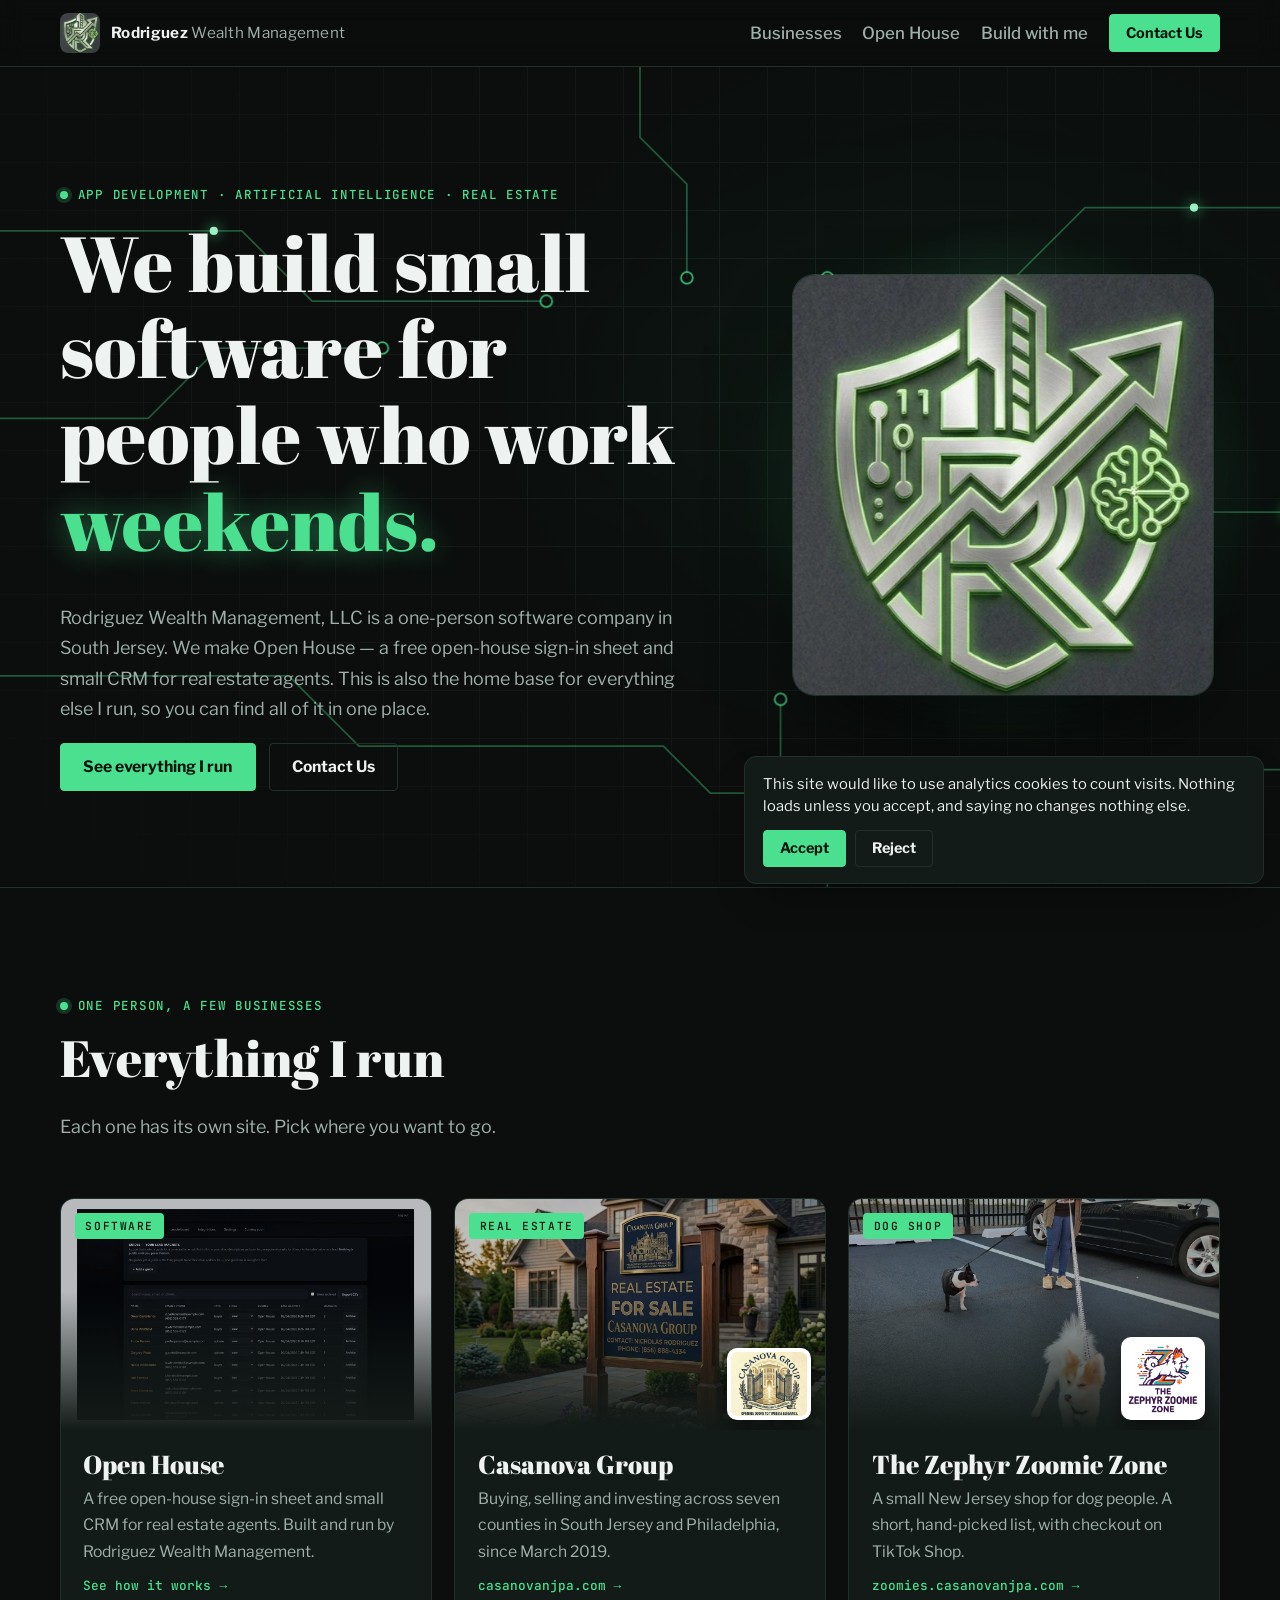
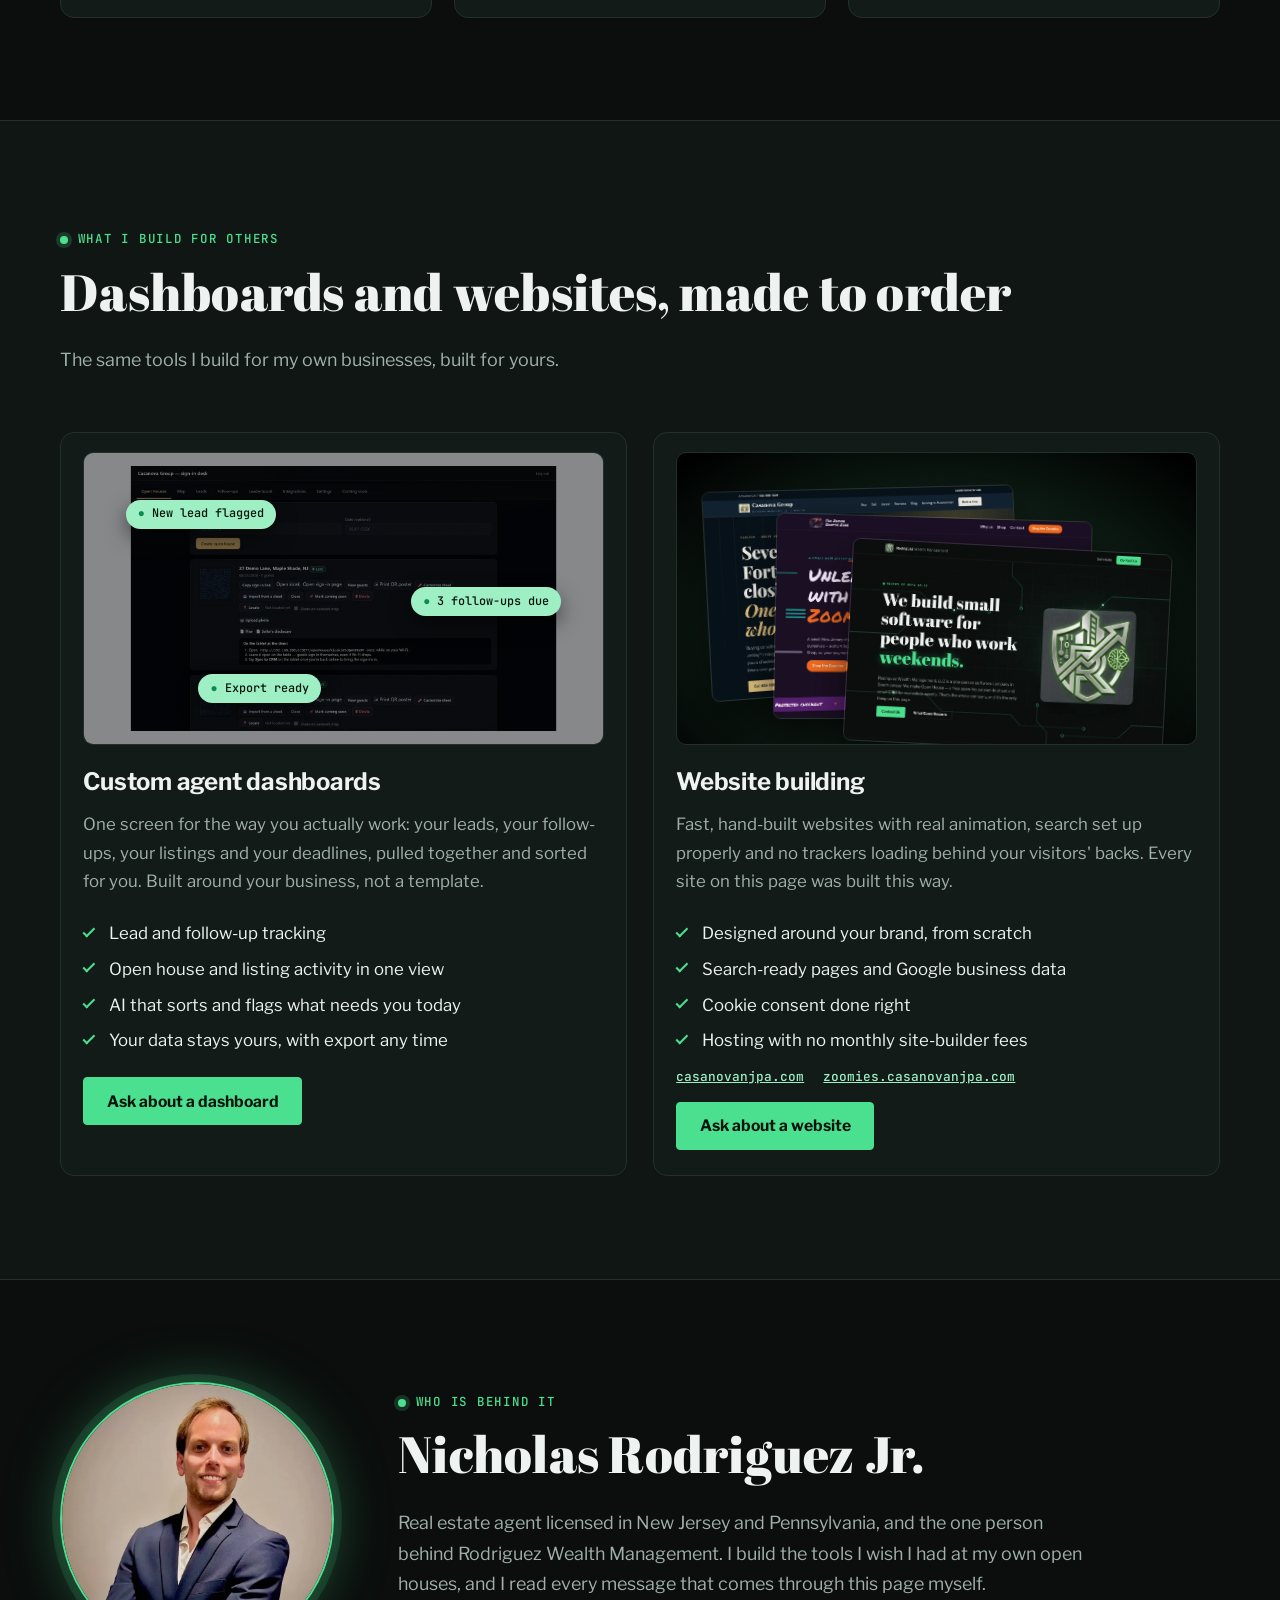
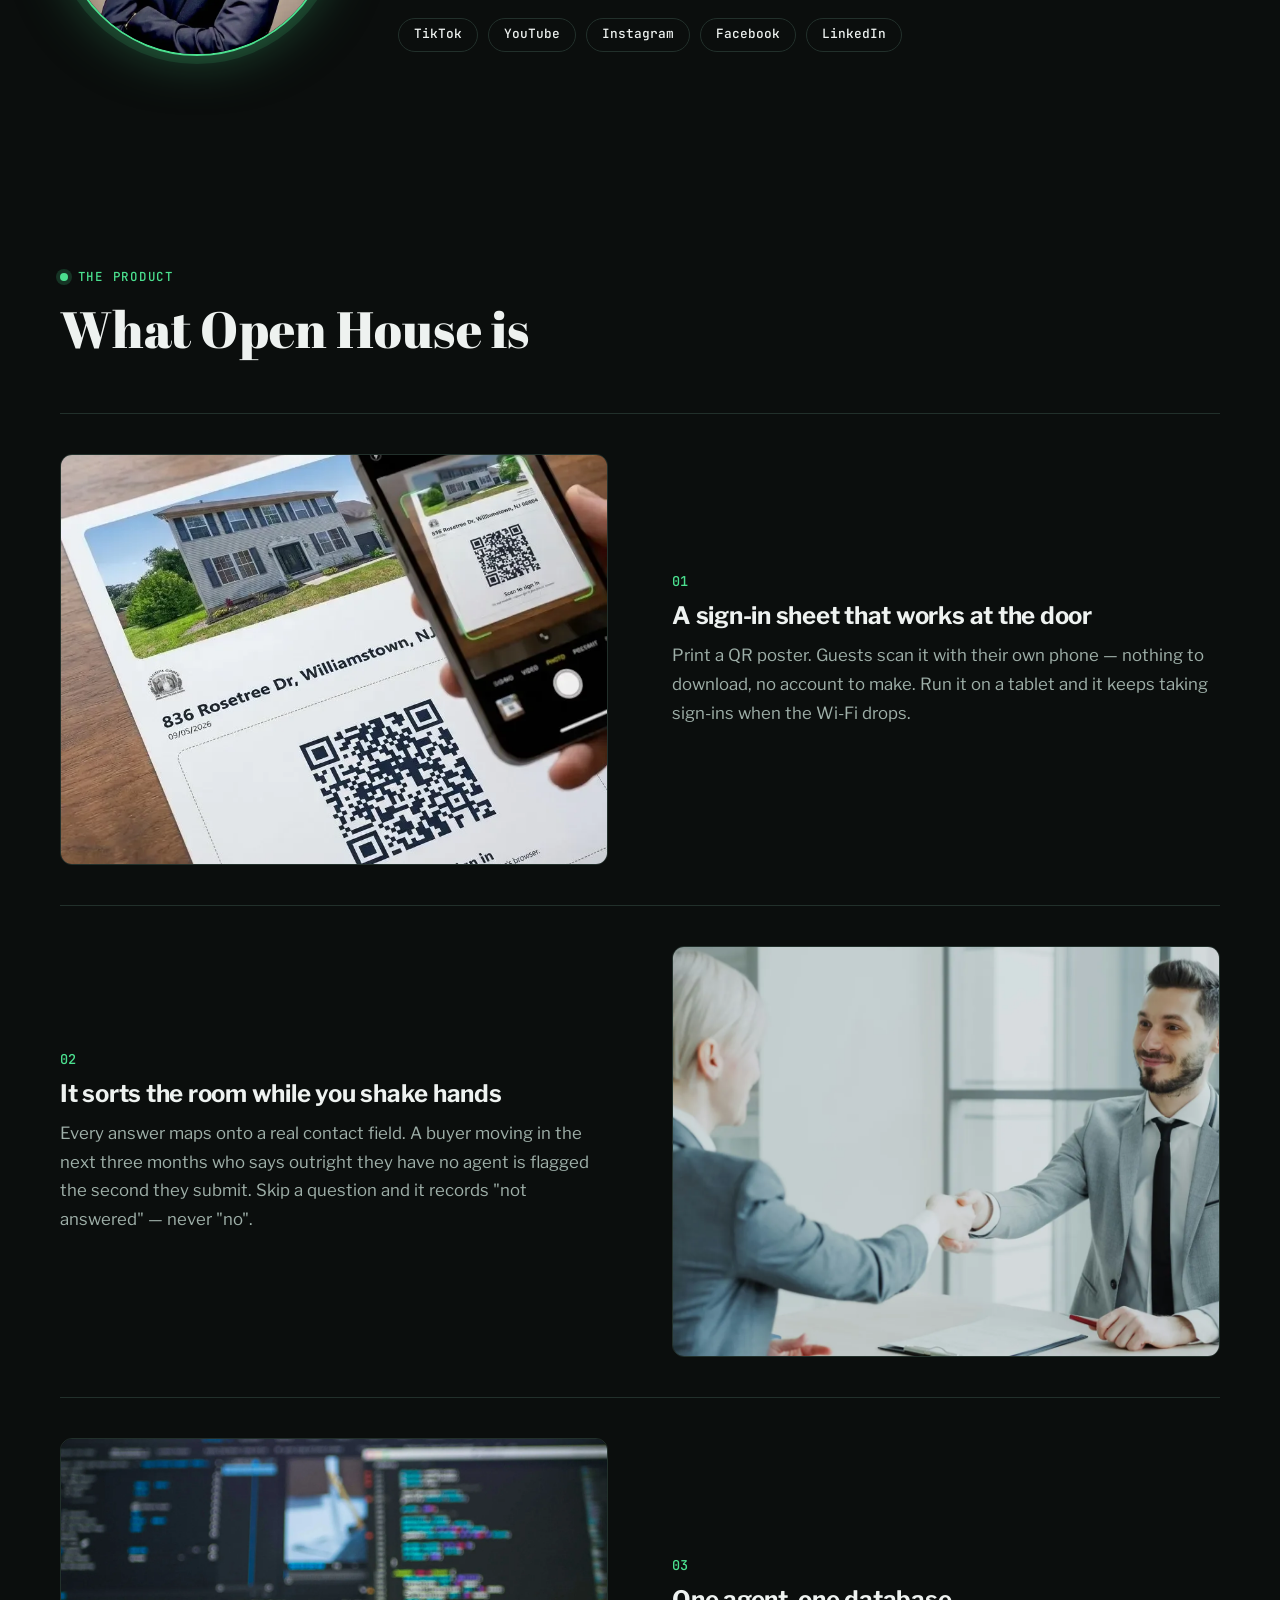
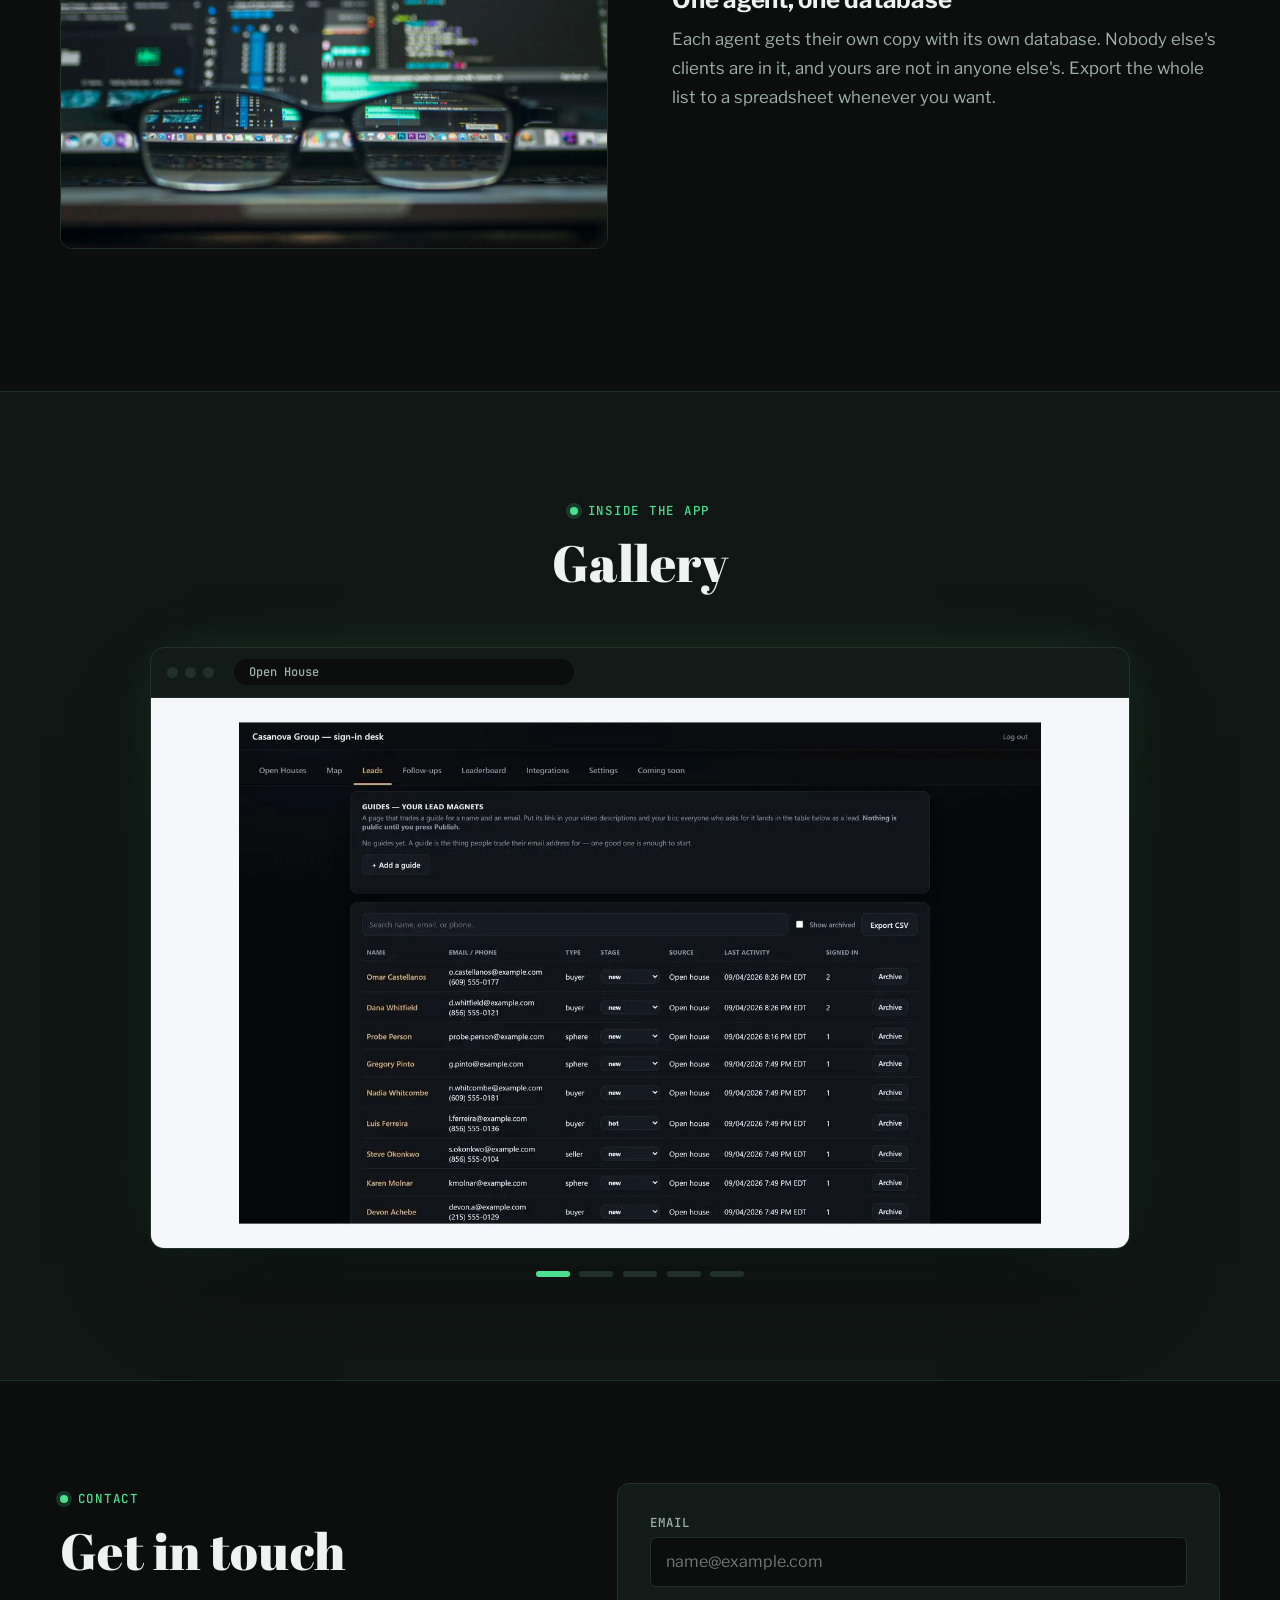
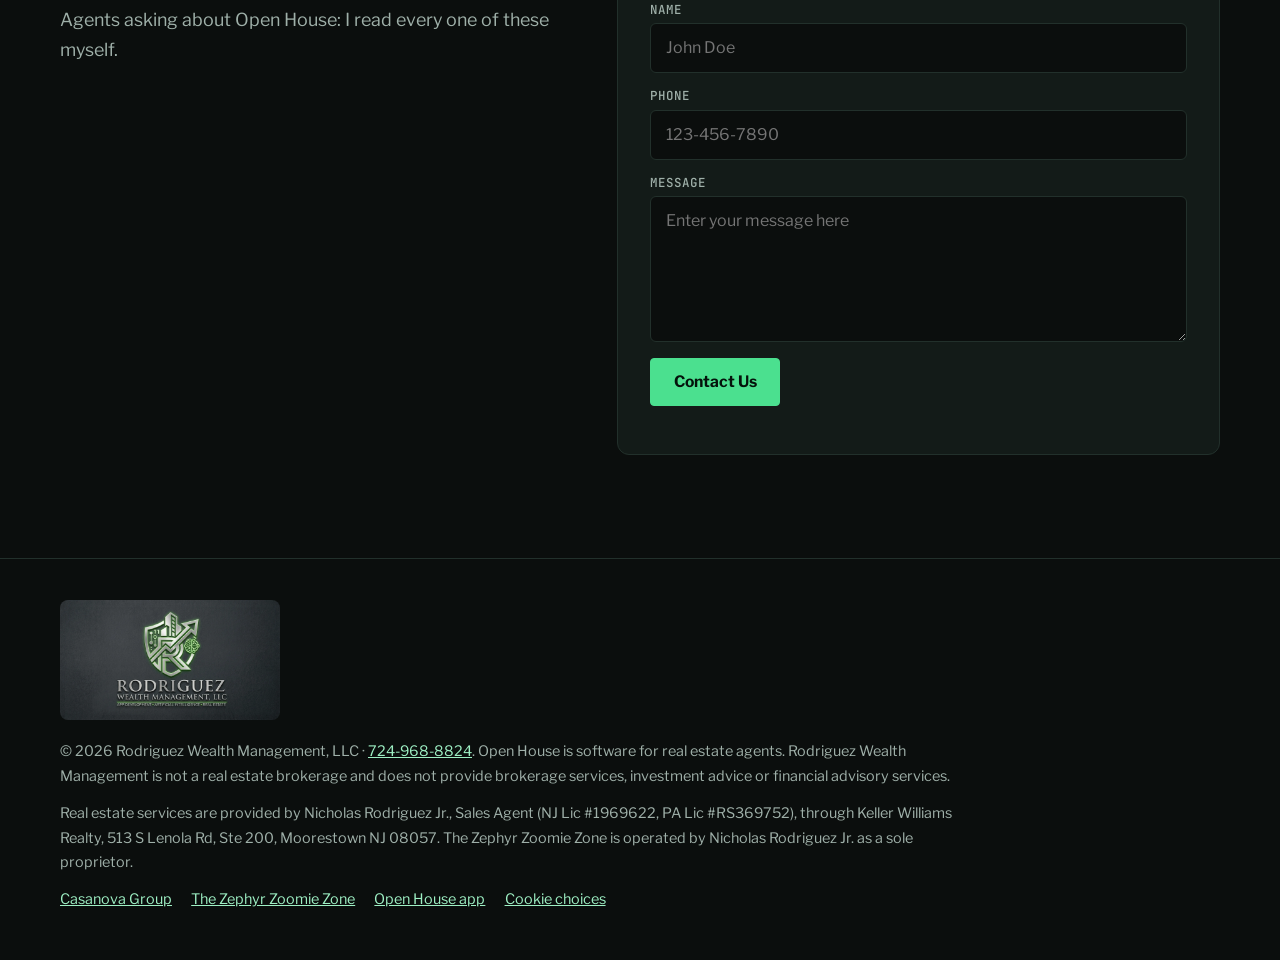
==== commit 29ca268f: "Fix the cookie banner so it closes after a choice The banner's display:grid overrode the hidden attr" ====
--- a/docs/index.html
+++ b/docs/index.html
@@ -198,9 +198,13 @@
     <img src="assets/img/logo-wide.webp" width="1408" height="768" alt="Rodriguez Wealth Management, LLC" loading="lazy">
     <p>© 2026 Rodriguez Wealth Management, LLC · <a href="tel:+17249688824">724-968-8824</a>. Open House is software for real estate agents. Rodriguez Wealth Management is not a real estate brokerage and does not provide brokerage services, investment advice or financial advisory services.</p>
     <p>Real estate services are provided by Nicholas Rodriguez Jr., Sales Agent (NJ Lic #1969622, PA Lic #RS369752), through Keller Williams Realty, 513 S Lenola Rd, Ste 200, Moorestown NJ 08057. The Zephyr Zoomie Zone is operated by Nicholas Rodriguez Jr. as a sole proprietor.</p>
-    <p class="foot-links"><a href="https://casanovanjpa.com/">Casanova Group</a><a href="https://zoomies.casanovanjpa.com/">The Zephyr Zoomie Zone</a><a href="https://app.casanovanjpa.com/">Open House app</a></p>
+    <p class="foot-links"><a href="https://casanovanjpa.com/">Casanova Group</a><a href="https://zoomies.casanovanjpa.com/">The Zephyr Zoomie Zone</a><a href="https://app.casanovanjpa.com/">Open House app</a><a href="#" data-cookie-open>Cookie choices</a></p>
   </div>
 </footer>
+<div class="cookie" id="cookie" role="dialog" aria-label="Cookies" hidden>
+  <p>This site would like to use analytics cookies to count visits. Nothing loads unless you accept, and saying no changes nothing else.</p>
+  <div class="cookie-row"><button class="btn btn-sm" id="cookie-yes" type="button">Accept</button><button class="btn btn-sm btn-ghost" id="cookie-no" type="button">Reject</button></div>
+</div>
 <script src="assets/js/site.js" defer></script>
 </body>
 </html>
--- a/docs/assets/css/site.css
+++ b/docs/assets/css/site.css
@@ -168,3 +168,9 @@
 .js-reveal .venture, .js-reveal .bcard { opacity: 0; transform: translateY(26px); transition: opacity .8s ease, transform .8s cubic-bezier(.2, .7, .2, 1), border-color .3s ease, box-shadow .45s ease; }
 .js-reveal .venture.seen, .js-reveal .bcard.seen { opacity: 1; transform: none; }
 .js-reveal .venture.seen:hover { transform: translateY(-8px); }
+
+/* Cookie notice */
+.cookie { position: fixed; z-index: 90; left: 16px; right: 16px; bottom: calc(16px + env(safe-area-inset-bottom, 0px)); max-width: 520px; margin-left: auto; background: var(--panel); color: var(--ink); border: 1px solid var(--line); border-radius: 12px; box-shadow: 0 18px 40px -18px rgb(0 0 0 / .55); padding: 1rem 1.1rem; display: grid; gap: .8rem; font-size: .92rem; line-height: 1.5; }
+.cookie[hidden] { display: none; }
+.cookie p { margin: 0; }
+.cookie-row { display: flex; flex-wrap: wrap; gap: .6rem; }
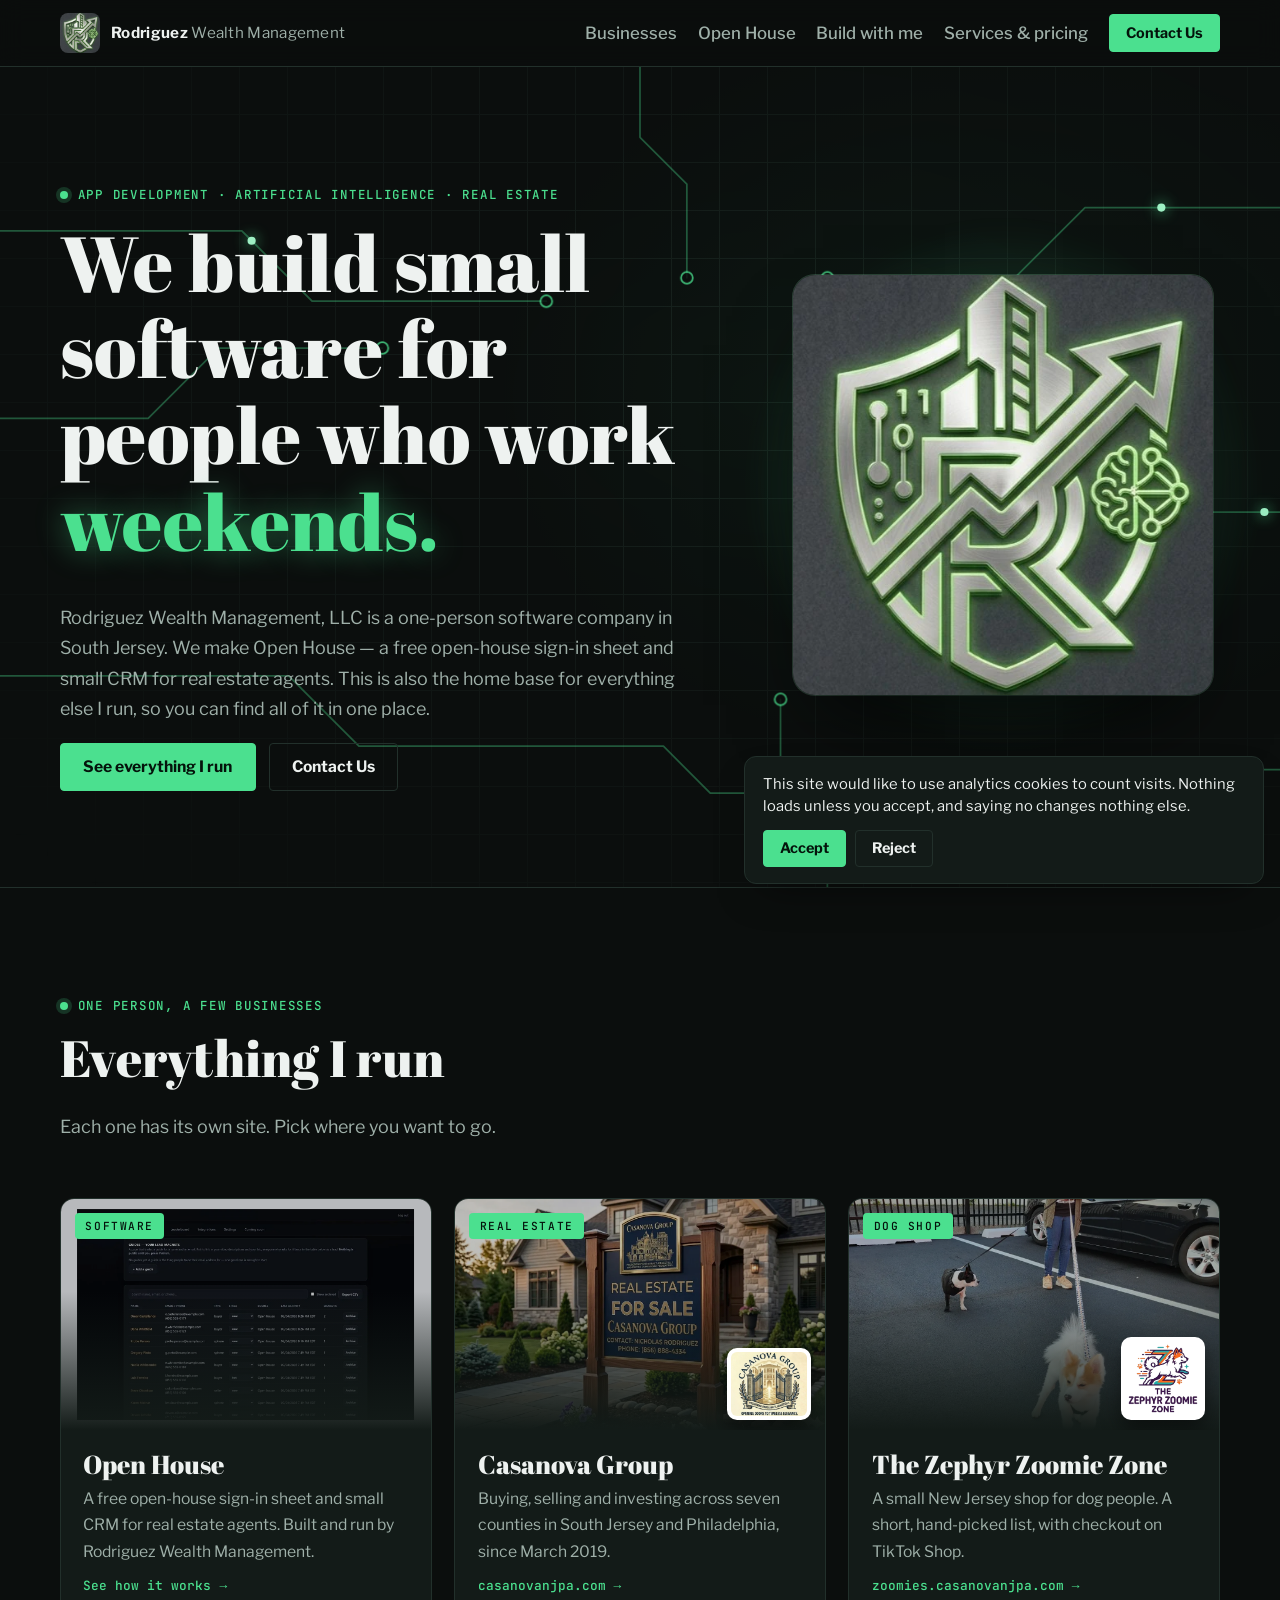
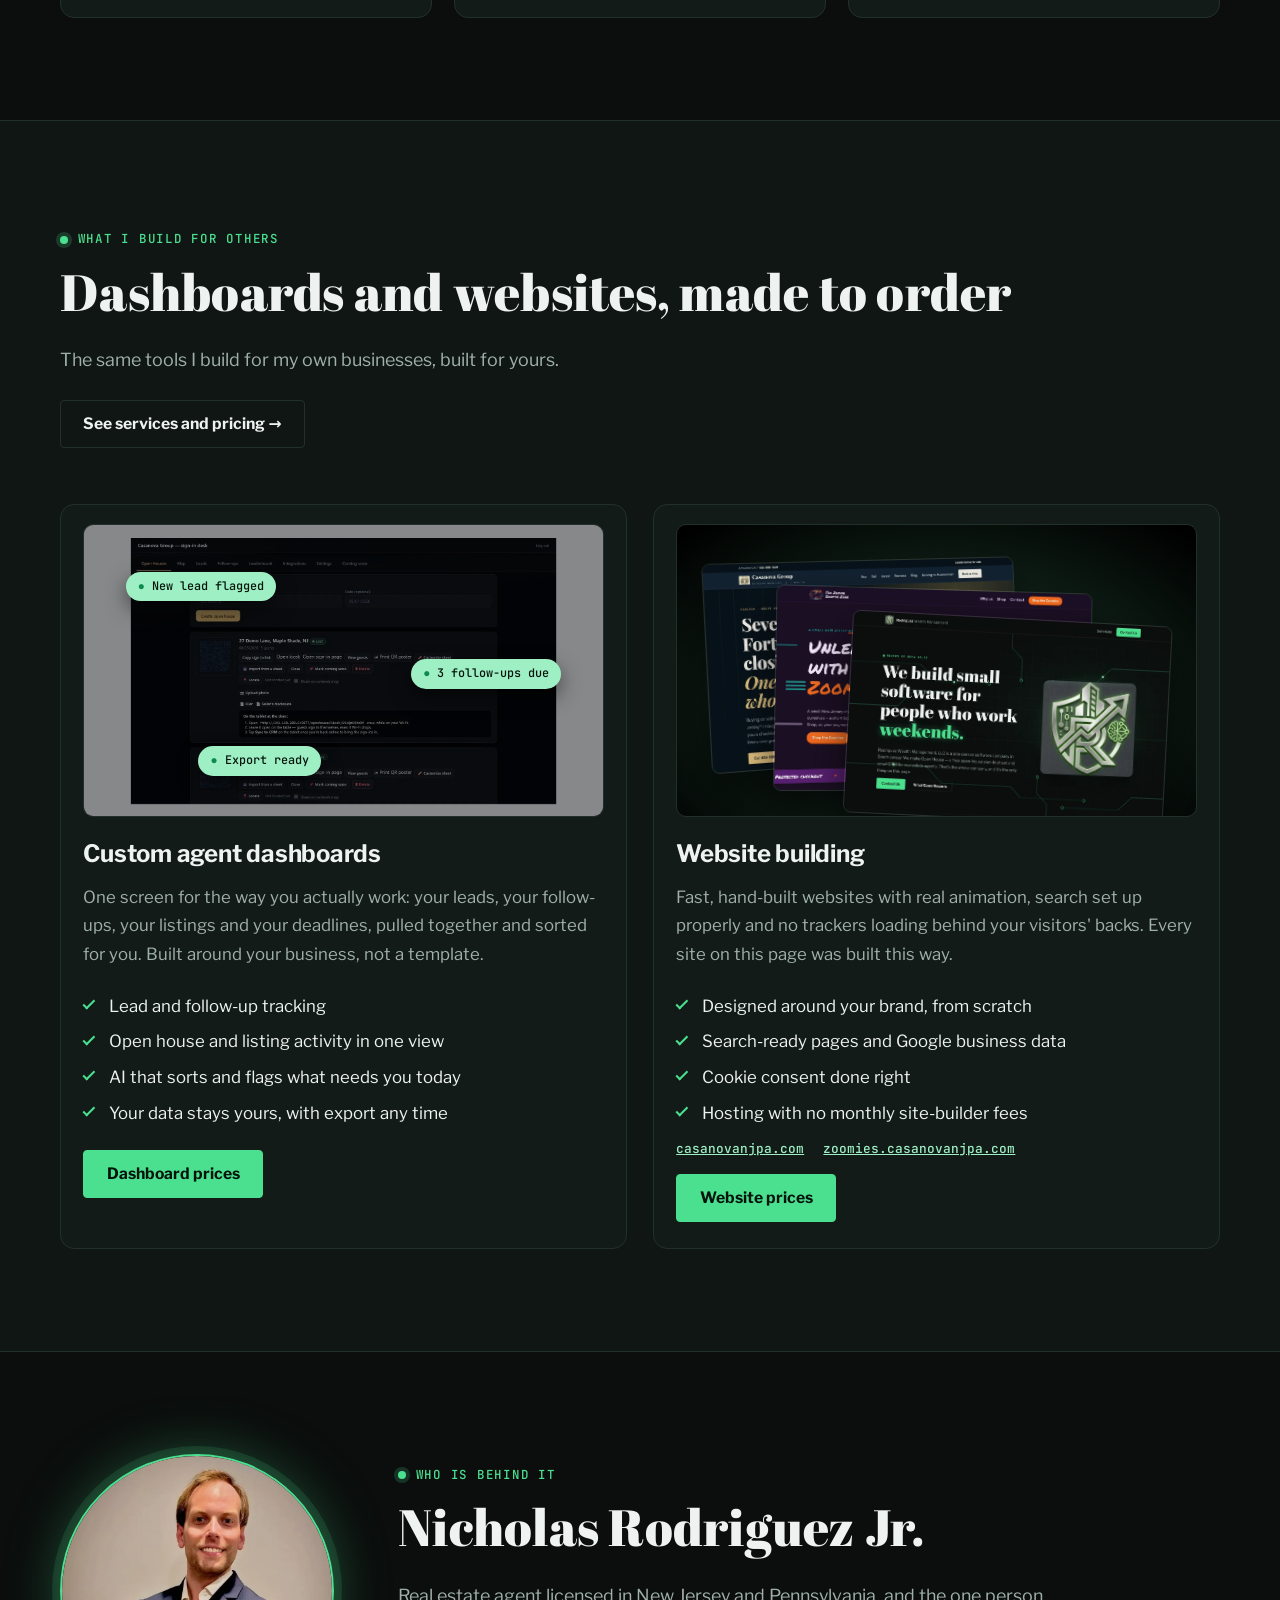
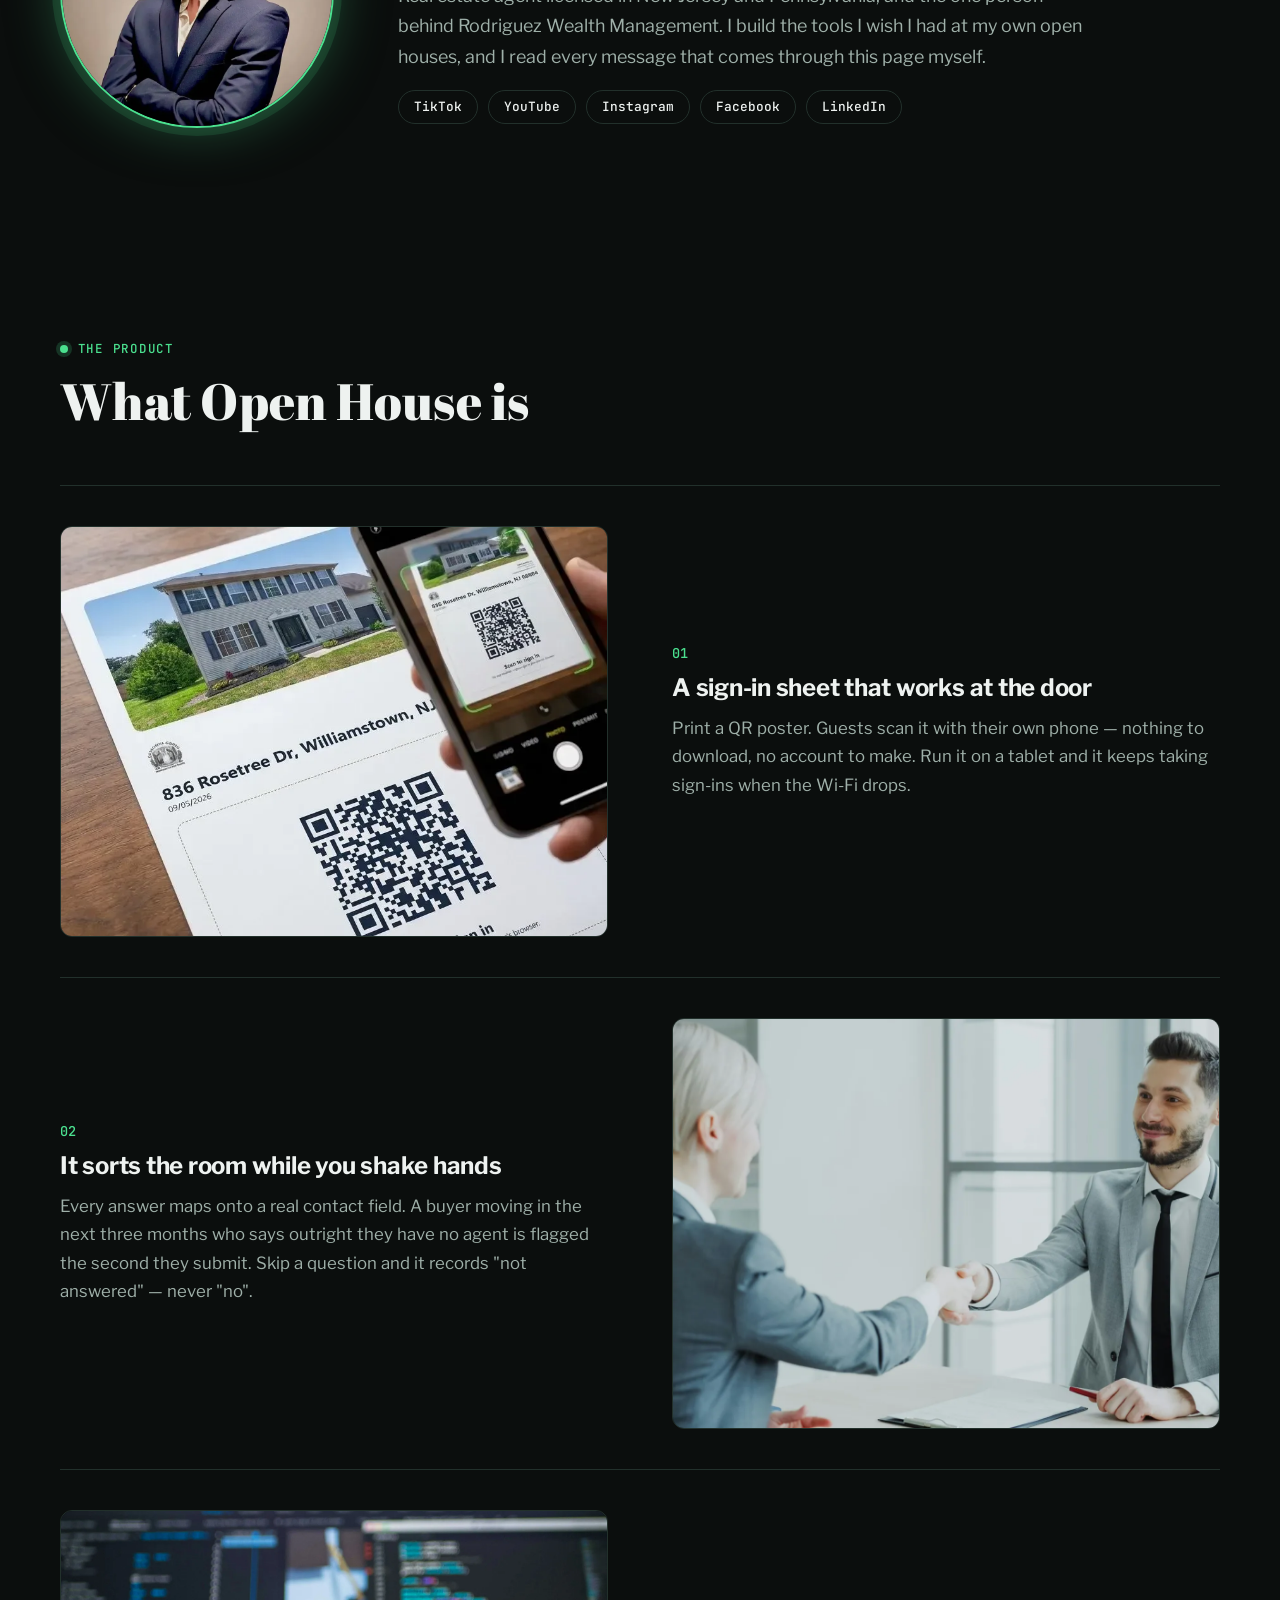
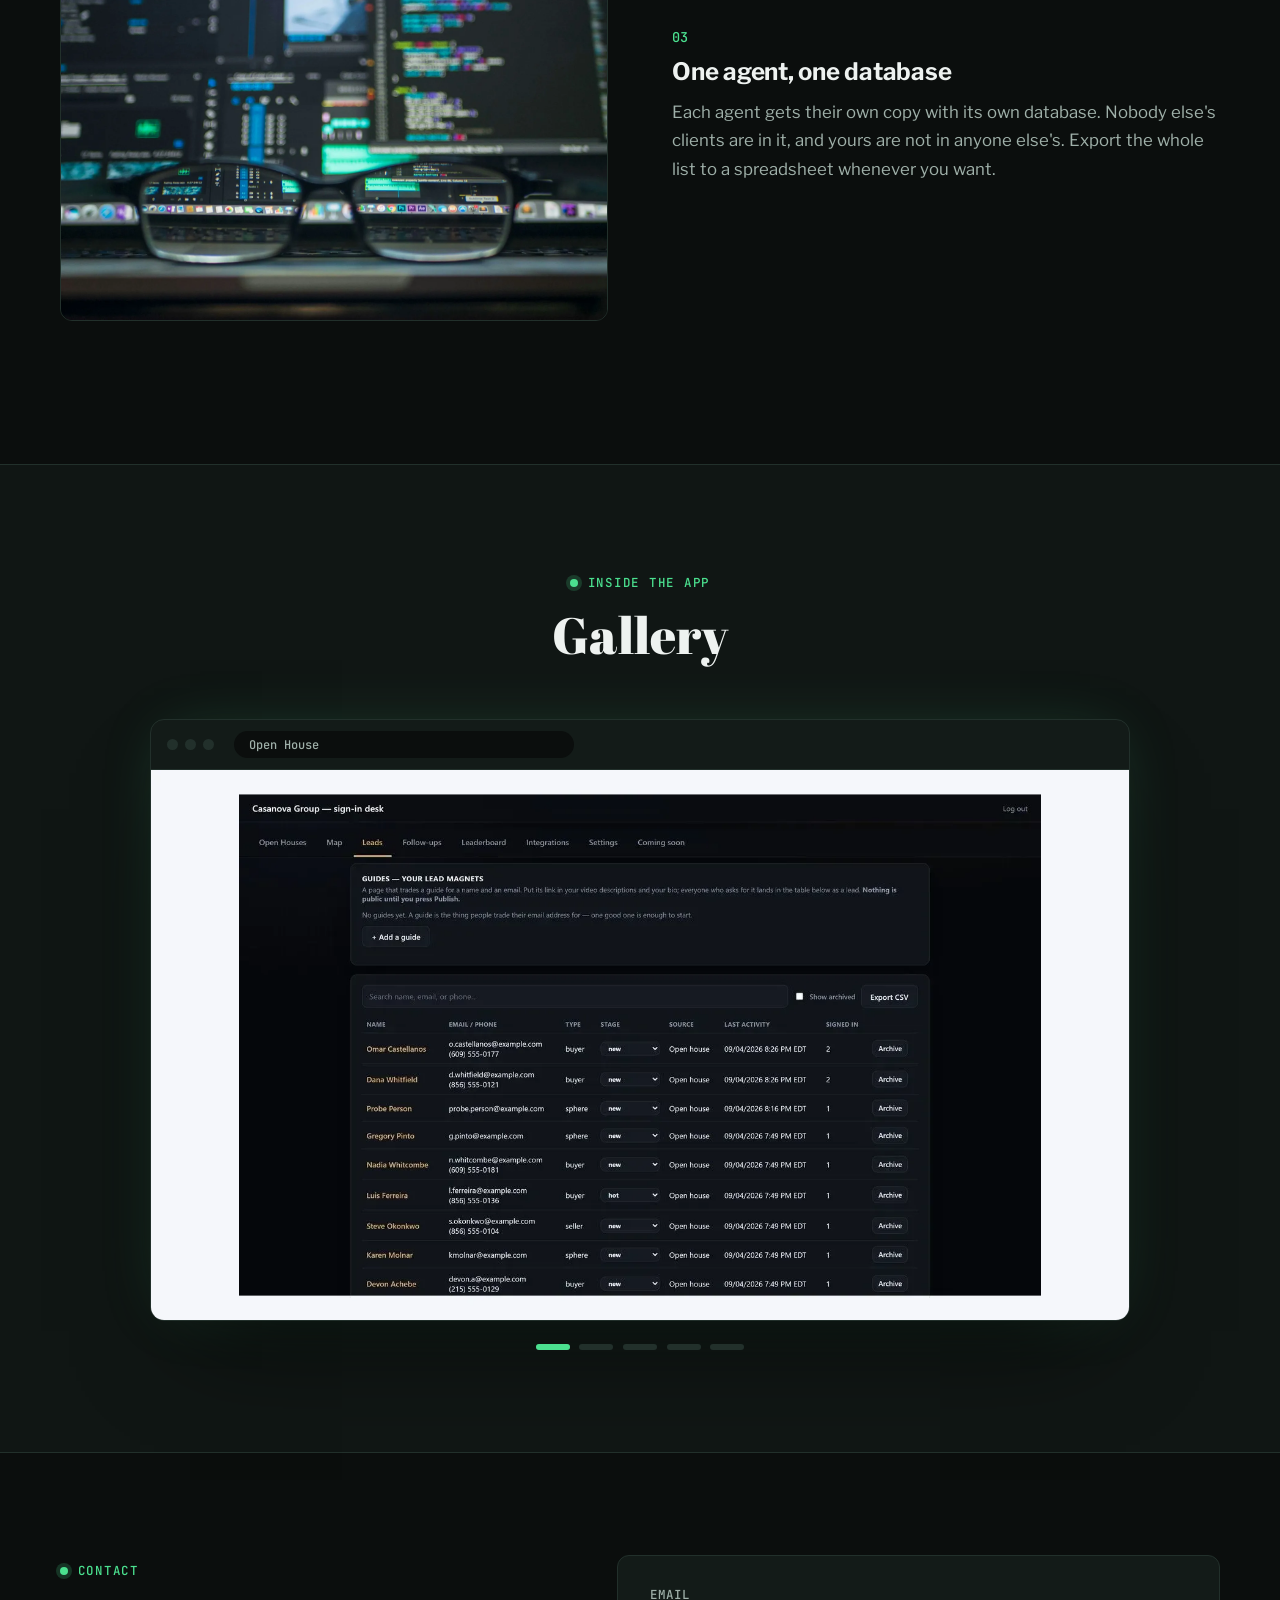
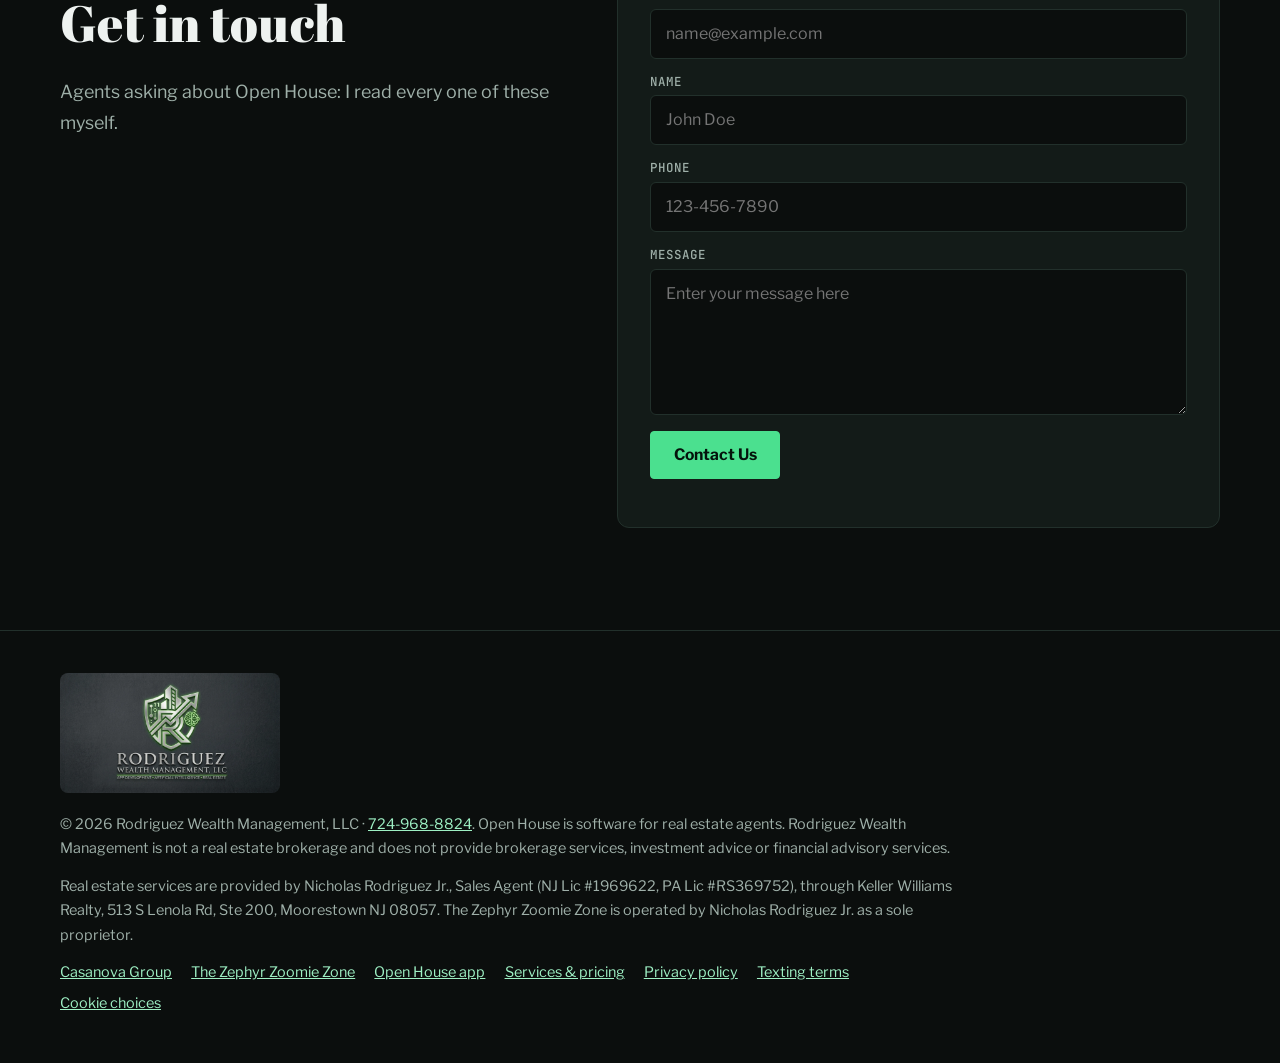
==== commit 6357e811: "Add a Services and pricing page with a request form New services/ page in the site's design: package" ====
--- a/docs/index.html
+++ b/docs/index.html
@@ -33,6 +33,7 @@
       <a href="./#ventures">Businesses</a>
       <a href="./#services">Open House</a>
       <a href="./#build">Build with me</a>
+      <a href="services/"><span class="nav-long">Services &amp; pricing</span><span class="nav-short">Pricing</span></a>
       <a class="btn btn-sm" href="./#contact">Contact Us</a>
     </nav>
   </div>
@@ -90,7 +91,7 @@
 
 <section class="band build" id="build">
   <div class="wrap">
-    <div class="head"><span class="kicker"><i></i>What I build for others</span><h2>Dashboards and websites, made to order</h2><p class="lede">The same tools I build for my own businesses, built for yours.</p></div>
+    <div class="head"><span class="kicker"><i></i>What I build for others</span><h2>Dashboards and websites, made to order</h2><p class="lede">The same tools I build for my own businesses, built for yours.</p><a class="btn btn-ghost" href="services/">See services and pricing →</a></div>
     <div class="bgrid">
       <article class="bcard">
         <div class="b-art dash" aria-hidden="true">
@@ -100,7 +101,7 @@
         <h3>Custom agent dashboards</h3>
         <p>One screen for the way you actually work: your leads, your follow-ups, your listings and your deadlines, pulled together and sorted for you. Built around your business, not a template.</p>
         <ul class="ticks"><li>Lead and follow-up tracking</li><li>Open house and listing activity in one view</li><li>AI that sorts and flags what needs you today</li><li>Your data stays yours, with export any time</li></ul>
-        <a class="btn" href="#contact">Ask about a dashboard</a>
+        <a class="btn" href="services/#dashboards">Dashboard prices</a>
       </article>
       <article class="bcard">
         <div class="b-art sites" aria-hidden="true">
@@ -112,7 +113,7 @@
         <p>Fast, hand-built websites with real animation, search set up properly and no trackers loading behind your visitors' backs. Every site on this page was built this way.</p>
         <ul class="ticks"><li>Designed around your brand, from scratch</li><li>Search-ready pages and Google business data</li><li>Cookie consent done right</li><li>Hosting with no monthly site-builder fees</li></ul>
         <div class="portfolio"><a href="https://casanovanjpa.com/">casanovanjpa.com</a><a href="https://zoomies.casanovanjpa.com/">zoomies.casanovanjpa.com</a></div>
-        <a class="btn" href="#contact">Ask about a website</a>
+        <a class="btn" href="services/#pricing">Website prices</a>
       </article>
     </div>
   </div>
@@ -180,14 +181,14 @@
       <h2>Get in touch</h2>
       <p class="lede">Agents asking about Open House: I read every one of these myself.</p>
     </div>
-    <form class="form" id="contact-form" novalidate>
+    <form class="form js-form" id="contact-form" data-subject="Open House question" novalidate>
       <label>Email<input type="email" name="email" placeholder="name@example.com" required autocomplete="email"></label>
       <label>Name<input type="text" name="name" placeholder="John Doe" required autocomplete="name"></label>
       <label>Phone<input type="tel" name="phone" placeholder="123-456-7890" autocomplete="tel"></label>
       <label>Message<textarea name="message" rows="5" placeholder="Enter your message here" required></textarea></label>
       <input class="hp" type="text" name="company" tabindex="-1" autocomplete="off" aria-hidden="true">
       <button class="btn" type="submit">Contact Us</button>
-      <p class="form-status" id="form-status" role="status"></p>
+      <p class="form-status" role="status"></p>
     </form>
   </div>
 </section>
@@ -198,7 +199,7 @@
     <img src="assets/img/logo-wide.webp" width="1408" height="768" alt="Rodriguez Wealth Management, LLC" loading="lazy">
     <p>© 2026 Rodriguez Wealth Management, LLC · <a href="tel:+17249688824">724-968-8824</a>. Open House is software for real estate agents. Rodriguez Wealth Management is not a real estate brokerage and does not provide brokerage services, investment advice or financial advisory services.</p>
     <p>Real estate services are provided by Nicholas Rodriguez Jr., Sales Agent (NJ Lic #1969622, PA Lic #RS369752), through Keller Williams Realty, 513 S Lenola Rd, Ste 200, Moorestown NJ 08057. The Zephyr Zoomie Zone is operated by Nicholas Rodriguez Jr. as a sole proprietor.</p>
-    <p class="foot-links"><a href="https://casanovanjpa.com/">Casanova Group</a><a href="https://zoomies.casanovanjpa.com/">The Zephyr Zoomie Zone</a><a href="https://app.casanovanjpa.com/">Open House app</a><a href="#" data-cookie-open>Cookie choices</a></p>
+    <p class="foot-links"><a href="https://casanovanjpa.com/">Casanova Group</a><a href="https://zoomies.casanovanjpa.com/">The Zephyr Zoomie Zone</a><a href="https://app.casanovanjpa.com/">Open House app</a><a href="services/">Services &amp; pricing</a><a href="privacy/">Privacy policy</a><a href="texting-terms/">Texting terms</a><a href="#" data-cookie-open>Cookie choices</a></p>
   </div>
 </footer>
 <div class="cookie" id="cookie" role="dialog" aria-label="Cookies" hidden>
--- a/docs/assets/css/site.css
+++ b/docs/assets/css/site.css
@@ -174,3 +174,106 @@
 .cookie[hidden] { display: none; }
 .cookie p { margin: 0; }
 .cookie-row { display: flex; flex-wrap: wrap; gap: .6rem; }
+
+/* ---- Services and pricing page ------------------------------------------- */
+.top-row { flex-wrap: wrap; }
+.nav-short { display: none; }
+@media (max-width: 860px) {
+  .top-row { padding-block: .6rem; row-gap: .5rem; column-gap: .9rem; justify-content: flex-start; }
+  .nav { display: contents; }
+  .nav .btn { order: 2; margin-left: auto; }
+  .nav a:not(.btn) { order: 3; font-size: .92rem; }
+  .top-row::after { content: ""; order: 2; flex-basis: 100%; height: 0; }
+  .brand { order: 1; }
+}
+@media (max-width: 520px) { .nav-long { display: none; } .nav-short { display: inline; } }
+.head .btn { margin-top: .4rem; }
+
+.svc-hero::before { content: ""; position: absolute; inset: 0; background: radial-gradient(55% 70% at 80% 45%, rgb(75 224 143 / .13), transparent 70%), linear-gradient(transparent 0 calc(100% - 1px), var(--line) 0) 0 0 / 100% 48px; opacity: .7; pointer-events: none; }
+.phone { position: relative; justify-self: center; width: min(330px, 100%); background: var(--panel); border: 1px solid var(--line); border-radius: 34px; padding: 1.1rem .95rem 1.3rem; box-shadow: 0 50px 90px -40px rgb(0 0 0 / .85), 0 0 0 6px #070a09, 0 0 70px -20px rgb(75 224 143 / .35); animation: float 7s ease-in-out infinite; }
+.phone::before { content: ""; position: absolute; top: .45rem; left: 50%; width: 70px; height: 5px; border-radius: 999px; background: var(--line); transform: translateX(-50%); }
+.phone-bar { display: flex; justify-content: space-between; font: 500 .7rem/1 var(--mono); color: var(--mute); padding: .7rem .4rem .8rem; border-bottom: 1px solid var(--line); }
+.phone-bar span:first-child { color: #ff7a6b; }
+.phone-feed { position: relative; display: flex; flex-direction: column; gap: .6rem; padding-top: .9rem; font-size: .9rem; line-height: 1.45; }
+.phone-feed p { margin: 0; }
+.sys { align-self: center; text-align: center; font: 500 .68rem/1.3 var(--mono); color: var(--mute); }
+.msg { max-width: 86%; padding: .55rem .8rem; border-radius: 16px; }
+.msg.out { align-self: flex-start; background: var(--green); color: #04130b; border-bottom-left-radius: 4px; }
+.msg.in { align-self: flex-end; background: var(--bg-2); border: 1px solid var(--line); border-bottom-right-radius: 4px; }
+.lead-alert { margin-top: .3rem; border: 1px dashed var(--green); background: rgb(75 224 143 / .08); border-radius: 12px; padding: .65rem .8rem; font-size: .82rem; color: var(--ink); }
+.lead-alert b { display: block; font: 500 .66rem/1 var(--mono); letter-spacing: .12em; text-transform: uppercase; color: var(--green); margin-bottom: .35rem; }
+.js-anim .phone-feed > * { opacity: 0; transform: translateY(10px) scale(.97); transition: opacity .45s ease, transform .45s cubic-bezier(.3, 1.4, .5, 1); }
+.js-anim .phone-feed > .on { opacity: 1; transform: none; }
+.typing { position: absolute; left: 0; margin: 0; align-self: flex-start; display: inline-flex; gap: 4px; padding: .7rem .8rem; border-radius: 16px; background: var(--bg-2); border: 1px solid var(--line); }
+.typing i { width: 6px; height: 6px; border-radius: 50%; background: var(--mute); animation: dot 1s ease-in-out infinite; }
+.typing i:nth-child(2) { animation-delay: .15s; } .typing i:nth-child(3) { animation-delay: .3s; }
+@keyframes dot { 50% { transform: translateY(-4px); opacity: .5; } }
+
+.stat { background: var(--bg-2); border-bottom: 1px solid var(--line); }
+.stat-row { display: flex; flex-wrap: wrap; align-items: baseline; gap: .6rem 1.6rem; padding-block: 1.5rem; }
+.stat strong { font: 400 clamp(2.6rem, 6vw, 3.6rem)/1 var(--display); color: var(--green); text-shadow: 0 0 30px rgb(75 224 143 / .4); }
+.stat p { flex: 1 1 300px; min-width: 0; margin: 0; color: var(--mute); }
+.stat cite { display: block; font: 500 .74rem/1.5 var(--mono); font-style: normal; margin-top: .3rem; }
+
+.steps { list-style: none; margin: 0; padding: 0; display: grid; grid-template-columns: repeat(3, minmax(0, 1fr)); gap: 1.6rem; counter-reset: s; }
+@media (max-width: 820px) { .steps { grid-template-columns: 1fr; } }
+.steps li { position: relative; padding-top: 1.2rem; border-top: 1px solid var(--line); }
+.steps li::before { content: ""; position: absolute; top: -1px; left: 0; width: 64px; height: 2px; background: var(--green); box-shadow: 0 0 12px var(--green); }
+.steps p { color: var(--mute); margin: 0; }
+
+.tickets { display: grid; grid-template-columns: repeat(2, minmax(0, 1fr)); gap: 1.4rem; }
+@media (max-width: 860px) { .tickets { grid-template-columns: 1fr; } }
+.ticket { position: relative; display: grid; align-content: start; gap: .6rem; background: var(--panel); border: 1px solid var(--line); border-radius: 14px; padding: 1.5rem 1.5rem 1.3rem; transition: transform .45s cubic-bezier(.2, .7, .2, 1), border-color .3s ease, box-shadow .45s ease; }
+.ticket:hover { transform: translateY(-6px); border-color: rgb(75 224 143 / .55); box-shadow: 0 30px 60px -30px rgb(0 0 0 / .8), 0 0 40px -14px rgb(75 224 143 / .45); }
+.ticket.best { border-color: var(--green); box-shadow: 0 0 0 1px var(--green), 0 0 50px -16px rgb(75 224 143 / .55); }
+.ticket h3 { margin: 0; font: 400 1.75rem/1.1 var(--display); }
+.ticket > p { margin: 0; color: var(--mute); }
+.t-tag { justify-self: start; font: 500 .68rem/1 var(--mono); letter-spacing: .14em; text-transform: uppercase; color: var(--green); border: 1px solid rgb(75 224 143 / .45); border-radius: 4px; padding: .4rem .55rem; }
+.best .t-tag { color: #04130b; background: var(--green); border-color: var(--green); }
+.t-lines { display: grid; gap: .35rem; margin: .5rem 0 .2rem; font: 500 1rem/1.3 var(--mono); font-variant-numeric: tabular-nums; }
+.t-line { display: flex; align-items: baseline; gap: .6rem; color: var(--mute); }
+.t-line i { flex: 1; min-width: 1rem; border-bottom: 2px dotted var(--line); transform: translateY(-.3em); }
+.t-line b { color: var(--ink); font-weight: 600; font-size: 1.25rem; }
+.t-when { margin: 0; padding-top: .8rem; border-top: 1px solid var(--line); font-size: .88rem; color: var(--mute); }
+.fine { margin: 1.6rem 0 0; font-size: .9rem; color: var(--mute); max-width: 80ch; }
+.js-reveal .ticket { opacity: 0; transform: translateY(26px); transition: opacity .8s ease, transform .8s cubic-bezier(.2, .7, .2, 1), border-color .3s ease, box-shadow .45s ease; }
+.js-reveal .ticket.seen { opacity: 1; transform: none; }
+.js-reveal .ticket.seen:hover { transform: translateY(-6px); }
+
+.promises { display: grid; grid-template-columns: repeat(auto-fit, minmax(230px, 1fr)); gap: 1.6rem 2.2rem; }
+.promises h3 { font-size: 1.15rem; margin-bottom: .4rem; }
+.promises p { color: var(--mute); margin: 0; }
+
+.founding { position: relative; overflow: hidden; padding: clamp(3rem, 7vw, 5rem) 0; border-block: 1px solid var(--line); background: radial-gradient(60% 120% at 85% 50%, rgb(75 224 143 / .2), transparent 70%), var(--bg); }
+.founding-grid { display: grid; grid-template-columns: minmax(0, 1.4fr) minmax(0, .6fr); gap: 2rem; align-items: center; }
+@media (max-width: 760px) { .founding-grid { grid-template-columns: 1fr; } }
+.founding p { color: var(--mute); max-width: 60ch; margin: 0; }
+.spots { display: grid; gap: .3rem; justify-items: start; border: 1px solid var(--green); border-radius: 14px; padding: 1.3rem 1.4rem; background: rgb(75 224 143 / .06); }
+.spots strong { font: 400 4rem/1 var(--display); color: var(--green); text-shadow: 0 0 30px rgb(75 224 143 / .5); }
+.spots span { font: 500 .8rem/1.3 var(--mono); letter-spacing: .1em; text-transform: uppercase; }
+.spots small { color: var(--mute); font-size: .82rem; }
+
+.faq { display: grid; gap: .7rem; max-width: 820px; }
+.faq details { background: var(--panel); border: 1px solid var(--line); border-radius: 12px; padding: 1rem 1.2rem; transition: border-color .25s ease; }
+.faq details[open] { border-color: rgb(75 224 143 / .5); }
+.faq summary { cursor: pointer; font-weight: 700; list-style: none; display: flex; justify-content: space-between; gap: 1rem; }
+.faq summary::-webkit-details-marker { display: none; }
+.faq summary::after { content: "+"; font: 500 1.2rem/1 var(--mono); color: var(--green); transition: transform .25s ease; }
+.faq details[open] summary::after { transform: rotate(45deg); }
+.faq details p { margin: .7rem 0 0; color: var(--mute); }
+
+.area { font: 500 .85rem/1.4 var(--mono); color: var(--green); }
+.form-row { display: grid; grid-template-columns: repeat(2, minmax(0, 1fr)); gap: 1rem; }
+@media (max-width: 560px) { .form-row { grid-template-columns: 1fr; } }
+.form select { font: 400 1rem/1.5 var(--body); letter-spacing: 0; text-transform: none; color: var(--ink); background: var(--bg); border: 1px solid var(--line); border-radius: 6px; padding: .75rem .9rem; width: 100%; }
+.form select:focus { outline: none; border-color: var(--green); box-shadow: 0 0 0 3px rgb(75 224 143 / .18); }
+.form label.consent { display: flex; align-items: flex-start; gap: .7rem; font: 400 .88rem/1.5 var(--body); letter-spacing: 0; text-transform: none; color: var(--mute); }
+.form label.consent input { width: 1.15rem; height: 1.15rem; flex: none; margin-top: .15rem; padding: 0; accent-color: var(--green); }
+.legal-links { display: flex; gap: 1.2rem; margin: -.3rem 0 0; font-size: .88rem; }
+
+.page .prose { max-width: 760px; }
+.prose h1 { font-size: clamp(2.4rem, 5.5vw, 3.6rem); }
+.prose h2 { font: 700 1.25rem/1.3 var(--body); margin: 2rem 0 .5rem; }
+.prose p { color: var(--mute); }
+
+@media (prefers-reduced-motion: reduce) { .phone { animation: none; } }
